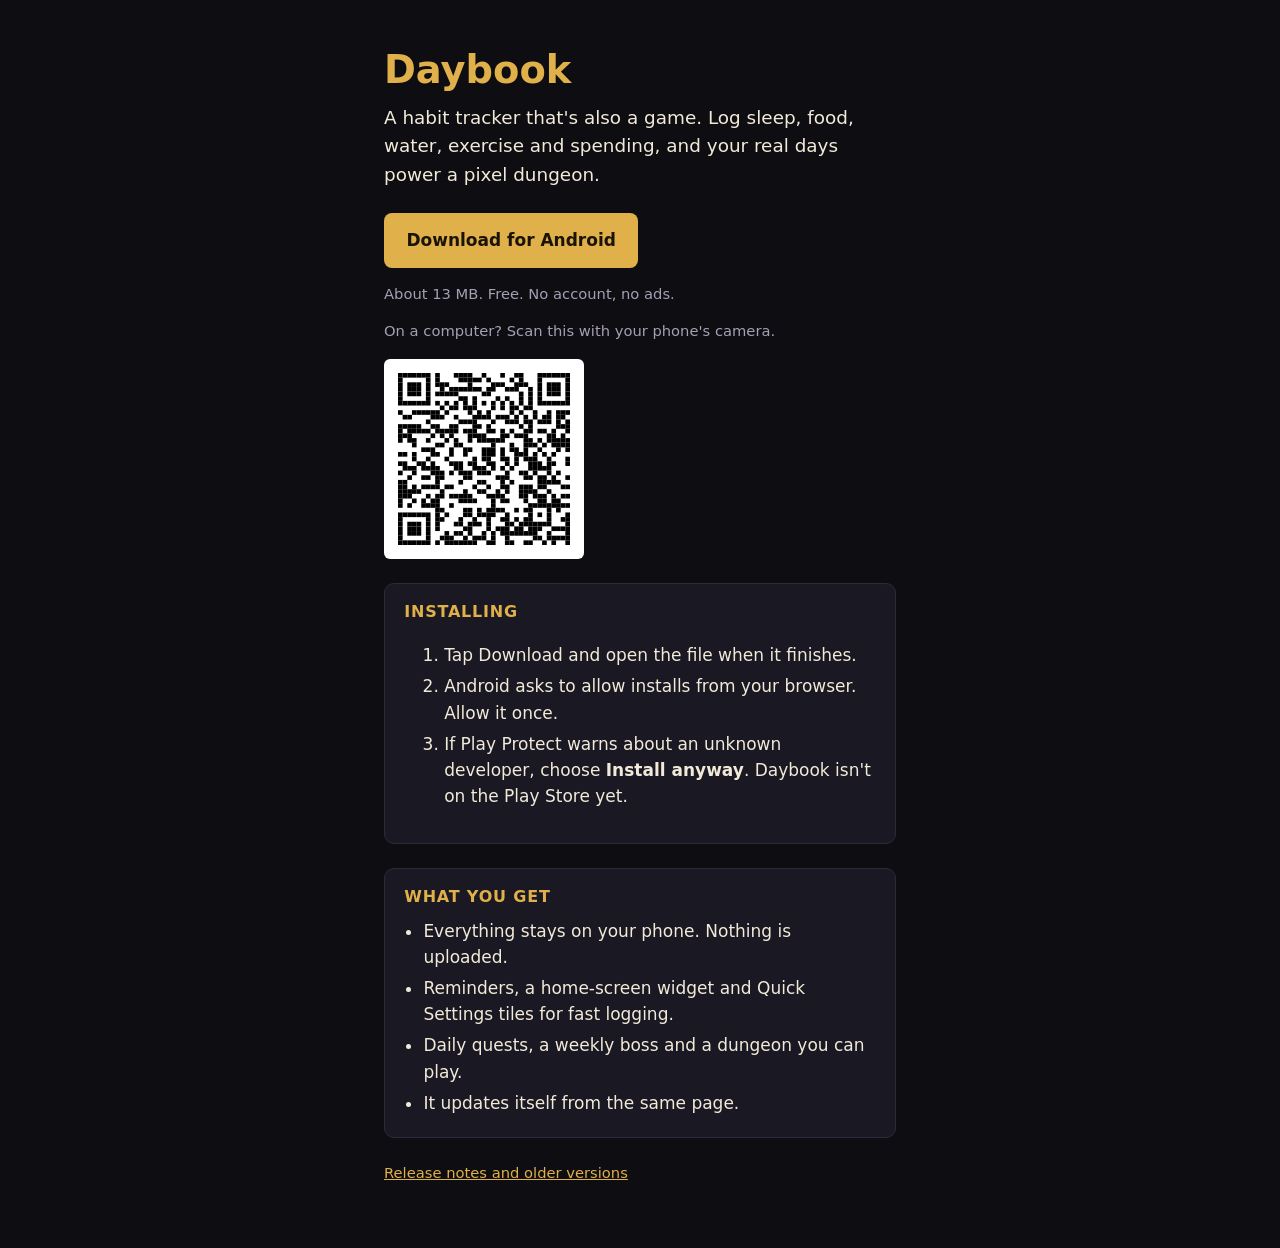
==== docs/index.html @ a61ae596 "Landing page" ====
<!doctype html>
<html lang="en">
<head>
<meta charset="utf-8">
<meta name="viewport" content="width=device-width, initial-scale=1">
<title>Daybook</title>
<meta name="description" content="A habit tracker that is also a game. Sleep, food, water, exercise and money, with a pixel dungeon your real days power. Free, offline, no account.">
<meta property="og:title" content="Daybook">
<meta property="og:description" content="Track your day. Power a pixel dungeon. Free, offline, no account.">
<style>
  :root { --bg:#0e0d12; --panel:#1a1822; --line:#2e2a3c; --ink:#f1ead8; --muted:#a69fb4; --gold:#e0b04a; }
  * { box-sizing: border-box; }
  body { margin:0; background:var(--bg); color:var(--ink); font:17px/1.55 system-ui, sans-serif; }
  main { max-width:34rem; margin:0 auto; padding:2.5rem 16px 3rem; }
  h1 { font-size:2.4rem; margin:0 0 .25rem; color:var(--gold); }
  p.lead { font-size:1.15rem; margin:0 0 1.5rem; }
  .btn { display:inline-block; background:var(--gold); color:#1b1405; font-weight:700; padding:.9rem 1.4rem; border-radius:8px; text-decoration:none; }
  .panel { background:var(--panel); border:1px solid var(--line); border-radius:10px; padding:1rem 1.2rem; margin:1.5rem 0; }
  .panel h2 { font-size:1rem; margin:0 0 .5rem; color:var(--gold); text-transform:uppercase; letter-spacing:.05em; }
  ul { padding-left:1.2rem; margin:.25rem 0; } li { margin:.3rem 0; }
  .muted { color:var(--muted); font-size:.92rem; }
  .qr { display:none; background:#fff; padding:14px; width:200px; border-radius:6px; margin-top:1rem; }
  .qr img { width:100%; display:block; }
  @media (hover:hover) and (pointer:fine) { .qr { display:block; } .desk { display:block !important; } }
  .desk { display:none; }
  a { color:var(--gold); }
</style>
</head>
<body>
<main>
  <h1>Daybook</h1>
  <p class="lead">A habit tracker that's also a game. Log sleep, food, water, exercise and spending, and your real days power a pixel dungeon.</p>

  <a class="btn" href="https://github.com/JosiahK28/daybook-releases/releases/latest/download/daybook.apk" id="dl">Download for Android</a>
  <p class="muted" id="note">About 13 MB. Free. No account, no ads.</p>
  <div class="desk muted">On a computer? Scan this with your phone's camera.</div>
  <div class="qr"><img src="qr.svg" alt="QR code for the Daybook download"></div>

  <div class="panel">
    <h2>Installing</h2>
    <ol>
      <li>Tap Download and open the file when it finishes.</li>
      <li>Android asks to allow installs from your browser. Allow it once.</li>
      <li>If Play Protect warns about an unknown developer, choose <b>Install anyway</b>. Daybook isn't on the Play Store yet.</li>
    </ol>
  </div>

  <div class="panel">
    <h2>What you get</h2>
    <ul>
      <li>Everything stays on your phone. Nothing is uploaded.</li>
      <li>Reminders, a home-screen widget and Quick Settings tiles for fast logging.</li>
      <li>Daily quests, a weekly boss and a dungeon you can play.</li>
      <li>It updates itself from the same page.</li>
    </ul>
  </div>

  <p class="muted" id="ios" hidden>Daybook is Android only for now.</p>
  <p class="muted"><a href="https://github.com/JosiahK28/daybook-releases">Release notes and older versions</a></p>
</main>
<script>
  if (/iPhone|iPad|iPod/.test(navigator.userAgent)) {
    document.getElementById('ios').hidden = false;
    document.getElementById('dl').style.display = 'none';
    document.getElementById('note').style.display = 'none';
  }
</script>
</body>
</html>
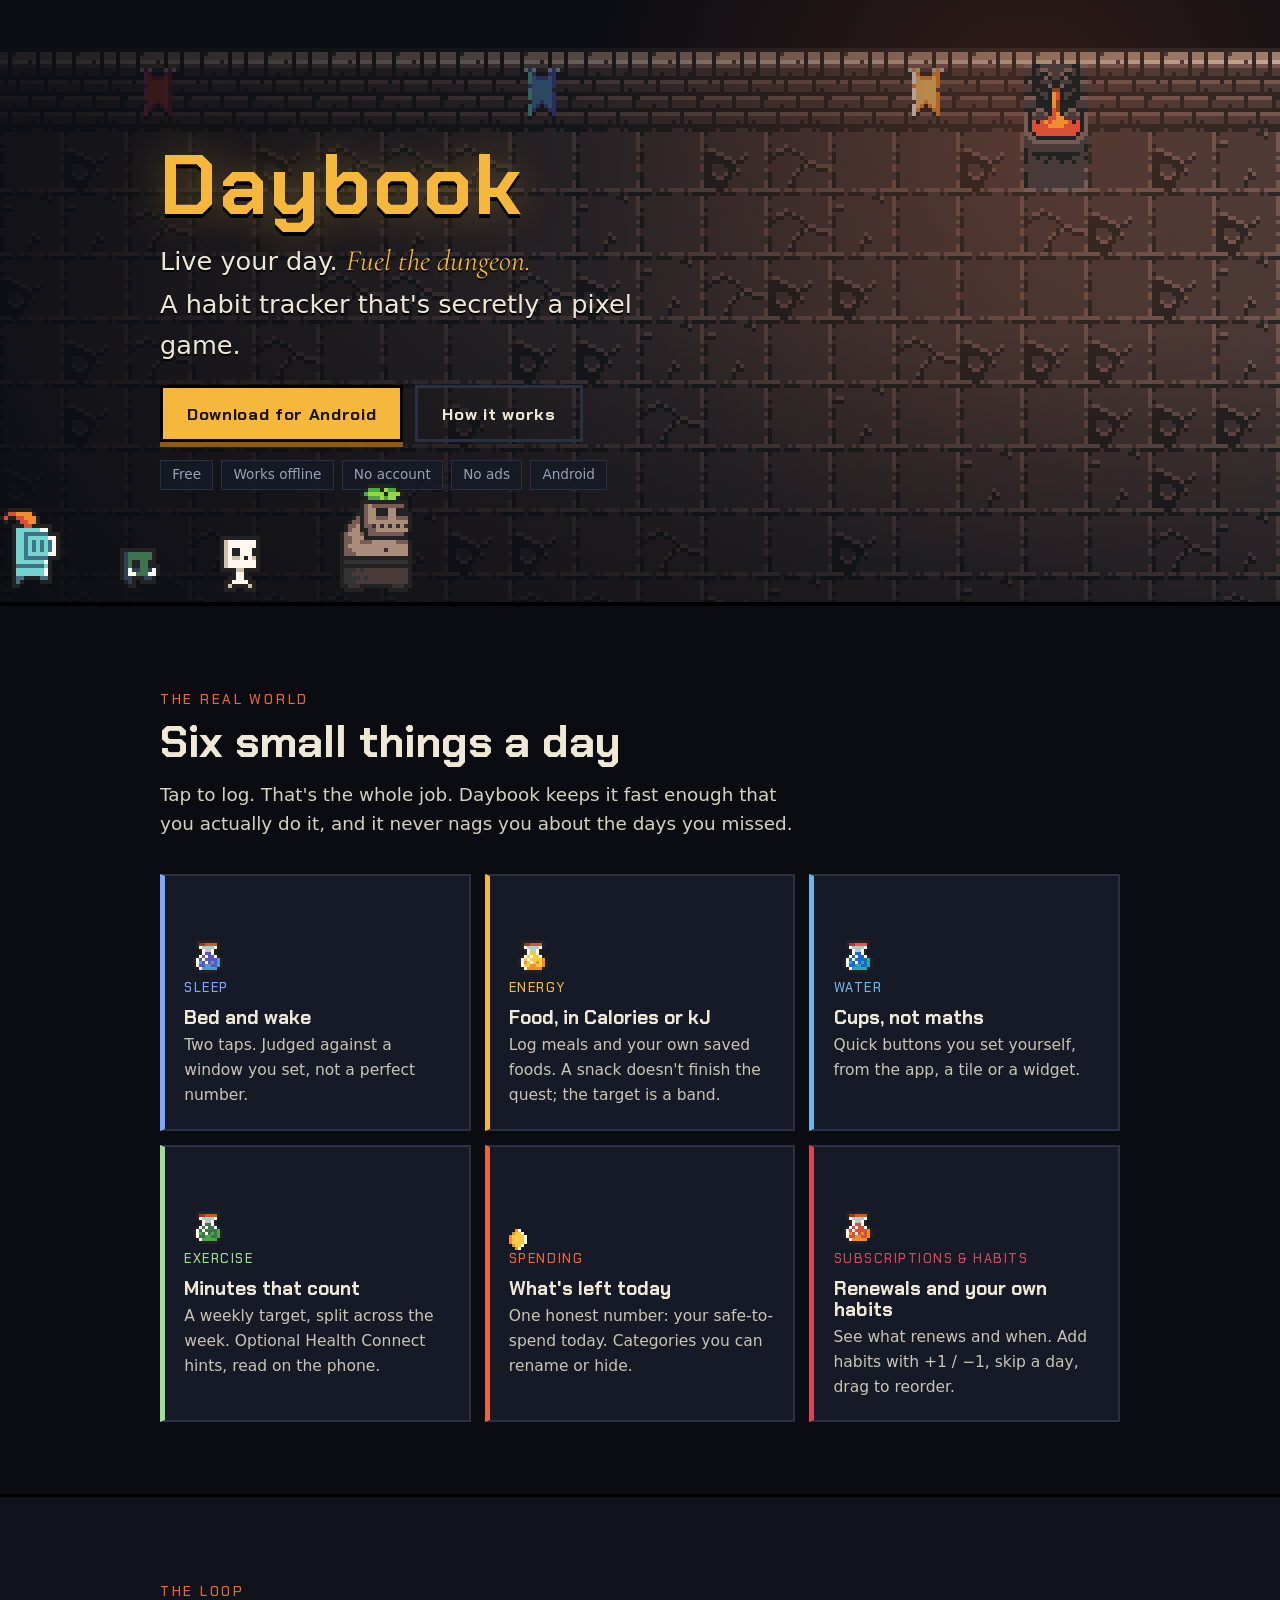
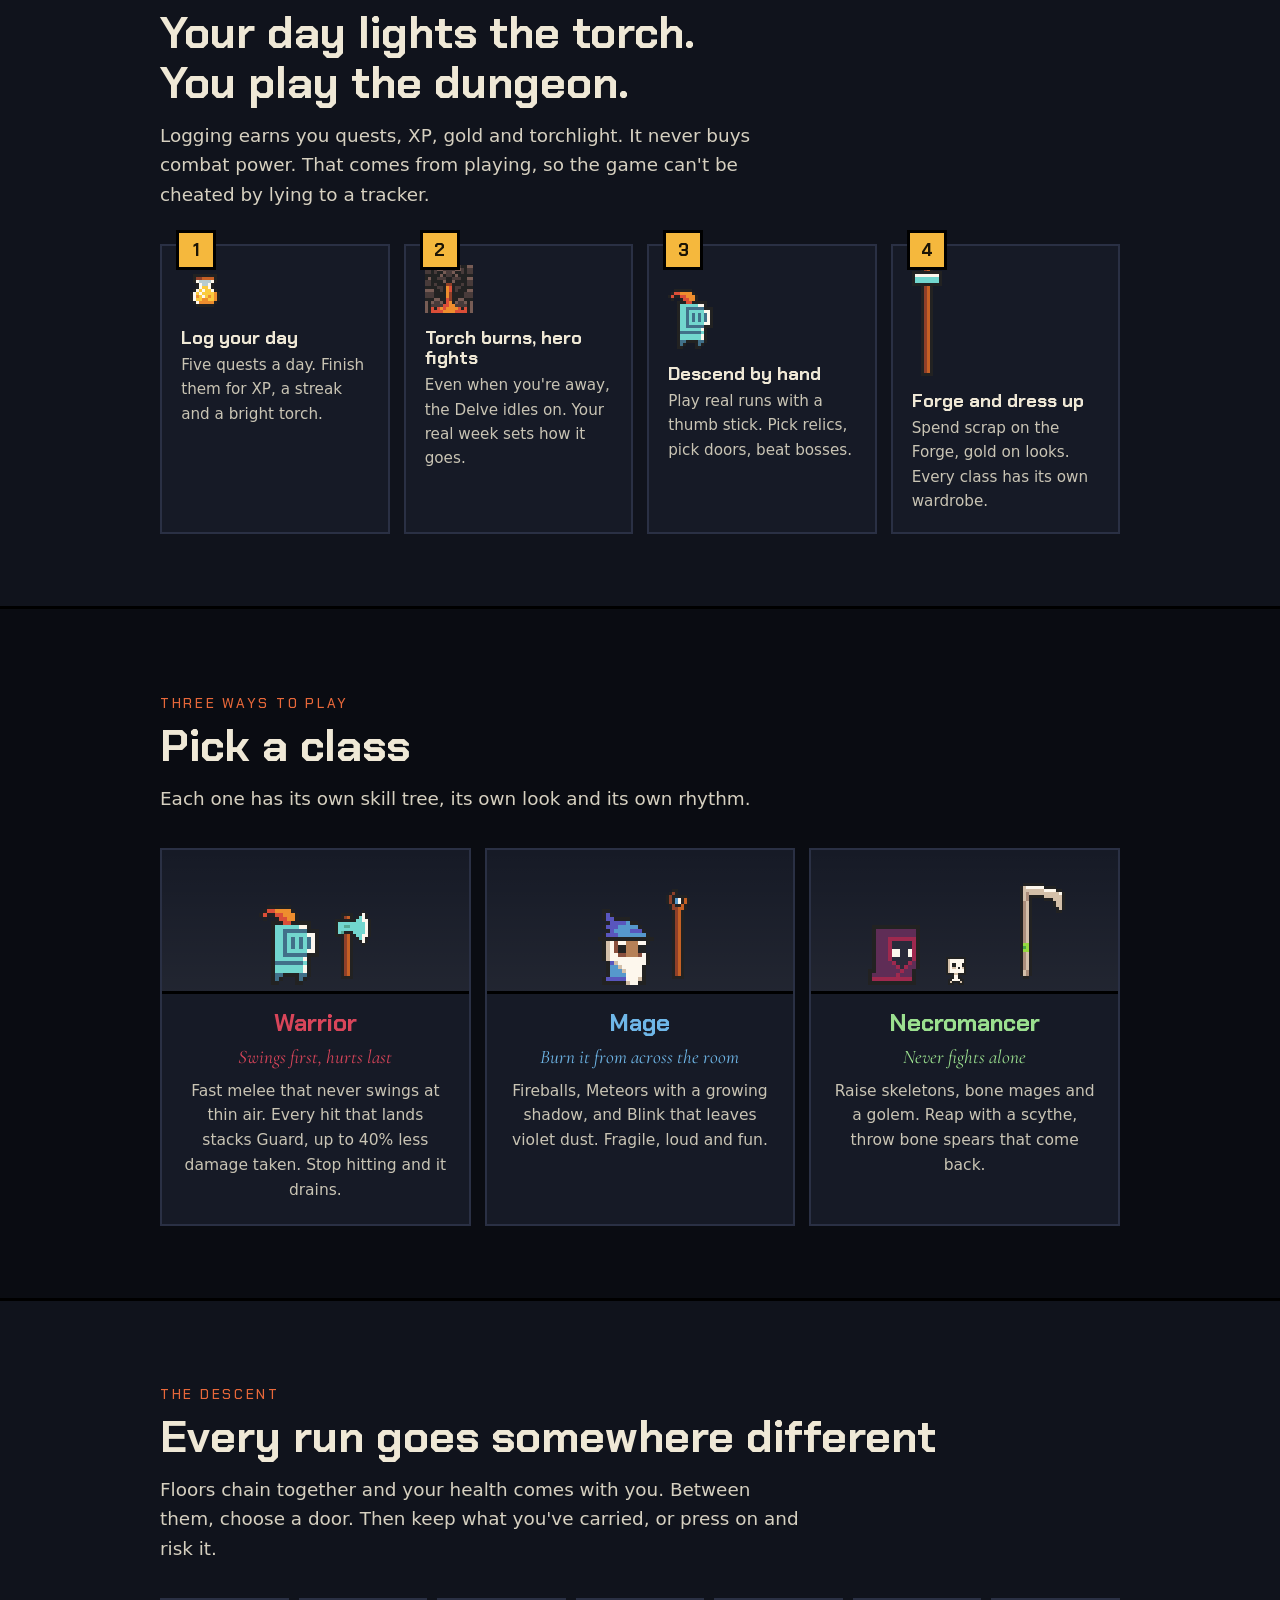
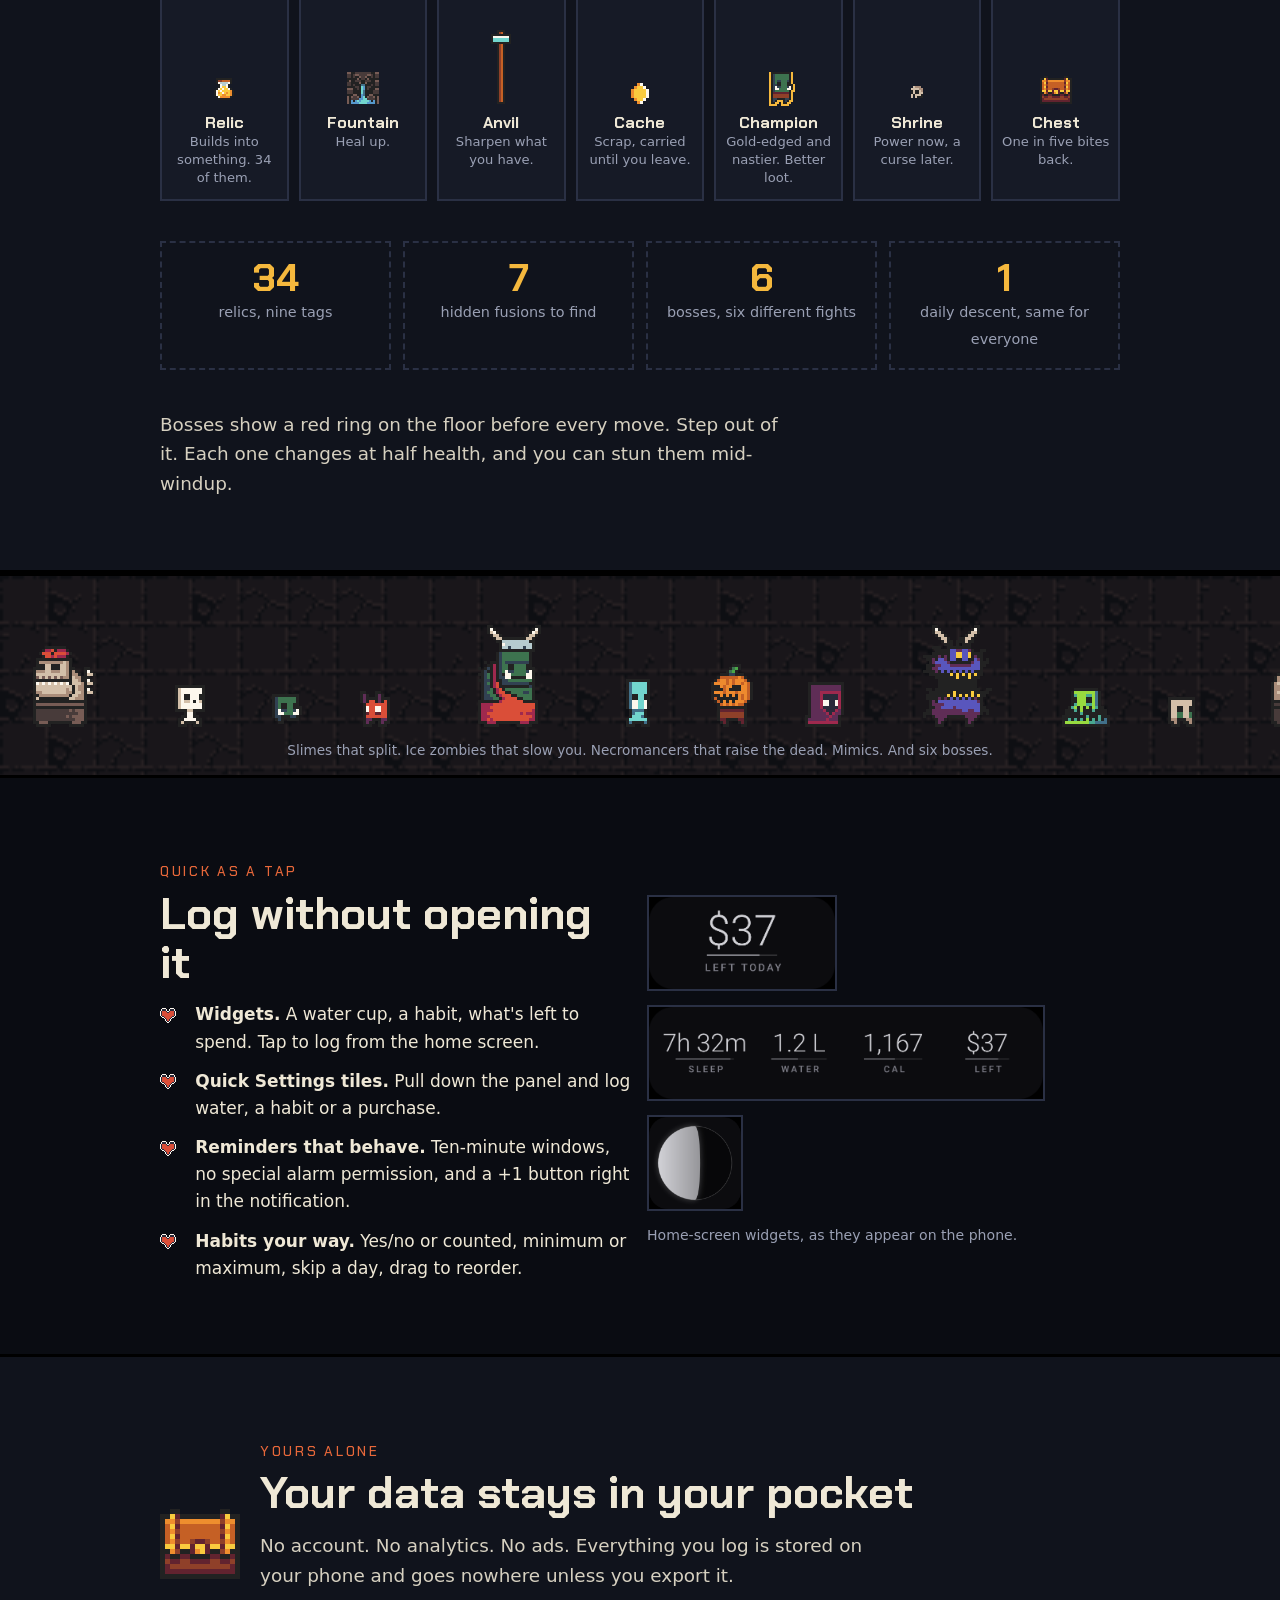
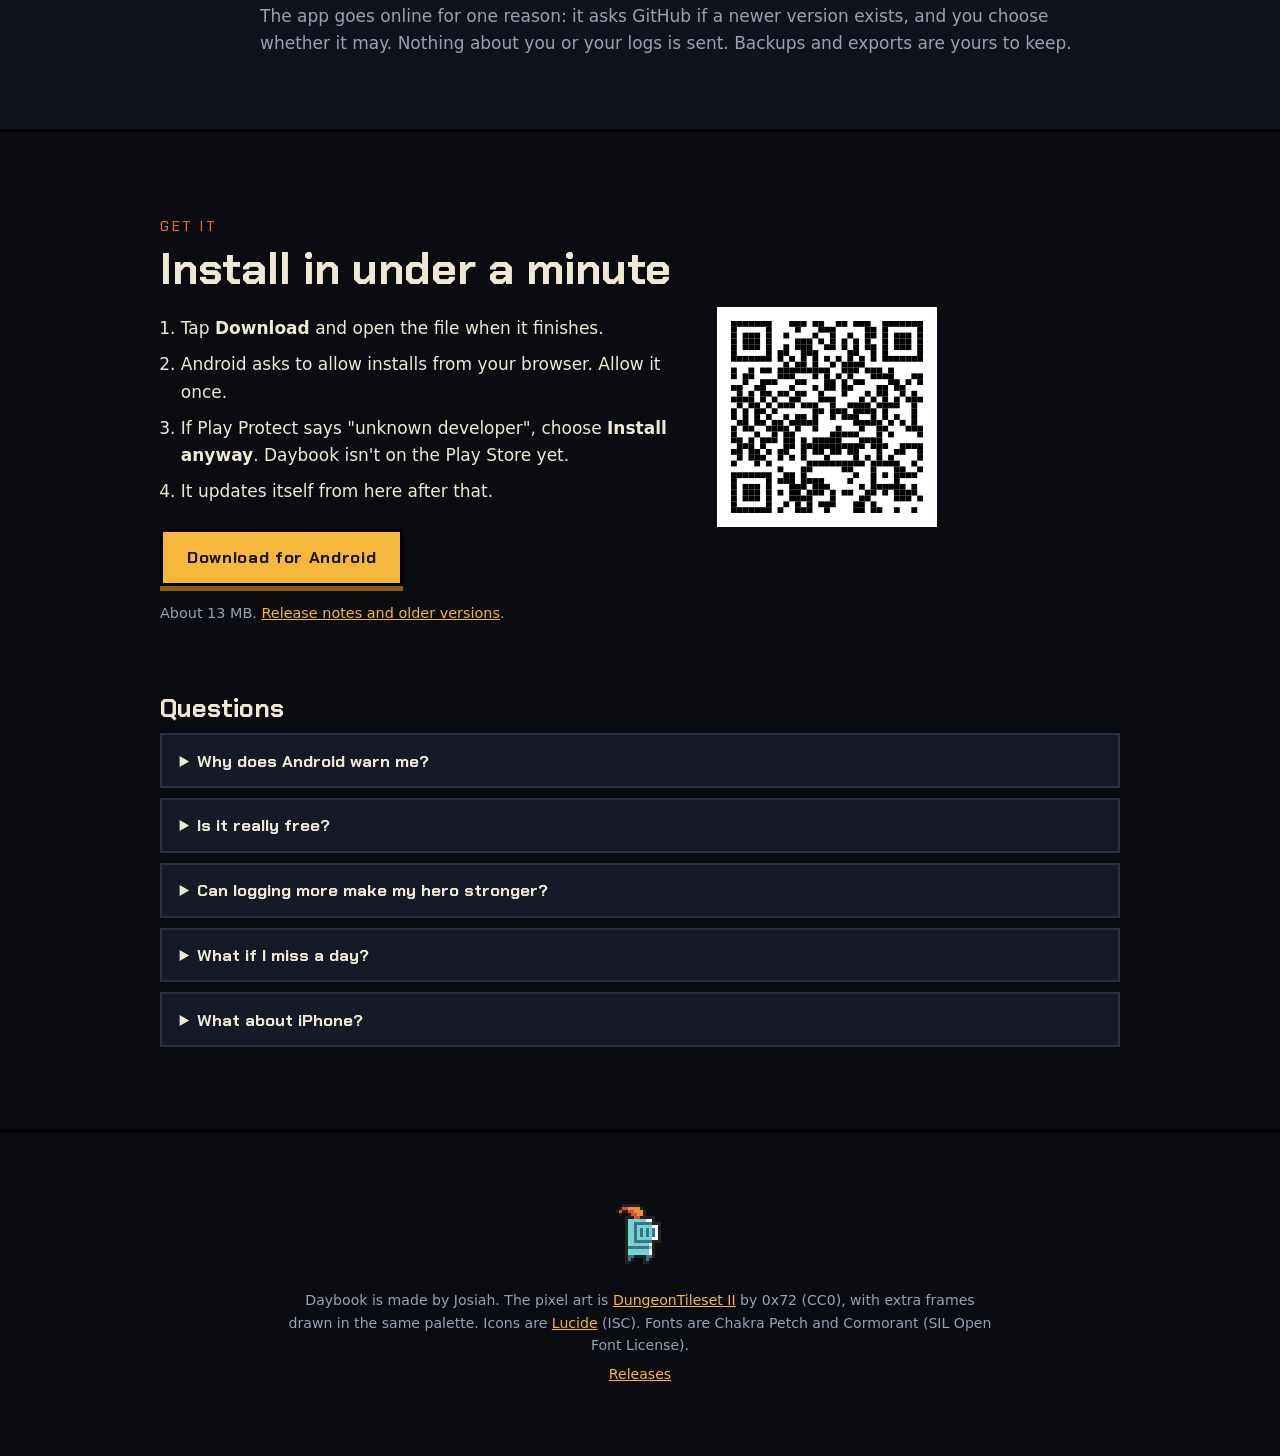
==== commit 19a016f4: "Landing page: full redesign with art from the app" ====
--- a/docs/index.html
+++ b/docs/index.html
@@ -3,67 +3,393 @@
 <head>
 <meta charset="utf-8">
 <meta name="viewport" content="width=device-width, initial-scale=1">
-<title>Daybook</title>
-<meta name="description" content="A habit tracker that is also a game. Sleep, food, water, exercise and money, with a pixel dungeon your real days power. Free, offline, no account.">
+<title>Daybook: a habit tracker that's a dungeon</title>
+<meta name="description" content="Log sleep, food, water, exercise and money. Your real days light the torch for a pixel dungeon you play. Free, offline, no account. Android.">
 <meta property="og:title" content="Daybook">
-<meta property="og:description" content="Track your day. Power a pixel dungeon. Free, offline, no account.">
+<meta property="og:description" content="Live your day. Fuel the dungeon. Free, offline, no account.">
+<meta property="og:image" content="https://josiahk28.github.io/daybook-releases/shots/og.png">
+<meta name="theme-color" content="#0a0c12">
+<link rel="icon" href="art/flask_big_red.png">
+<link rel="stylesheet" href="art.css">
 <style>
-  :root { --bg:#0e0d12; --panel:#1a1822; --line:#2e2a3c; --ink:#f1ead8; --muted:#a69fb4; --gold:#e0b04a; }
-  * { box-sizing: border-box; }
-  body { margin:0; background:var(--bg); color:var(--ink); font:17px/1.55 system-ui, sans-serif; }
-  main { max-width:34rem; margin:0 auto; padding:2.5rem 16px 3rem; }
-  h1 { font-size:2.4rem; margin:0 0 .25rem; color:var(--gold); }
-  p.lead { font-size:1.15rem; margin:0 0 1.5rem; }
-  .btn { display:inline-block; background:var(--gold); color:#1b1405; font-weight:700; padding:.9rem 1.4rem; border-radius:8px; text-decoration:none; }
-  .panel { background:var(--panel); border:1px solid var(--line); border-radius:10px; padding:1rem 1.2rem; margin:1.5rem 0; }
-  .panel h2 { font-size:1rem; margin:0 0 .5rem; color:var(--gold); text-transform:uppercase; letter-spacing:.05em; }
-  ul { padding-left:1.2rem; margin:.25rem 0; } li { margin:.3rem 0; }
-  .muted { color:var(--muted); font-size:.92rem; }
-  .qr { display:none; background:#fff; padding:14px; width:200px; border-radius:6px; margin-top:1rem; }
-  .qr img { width:100%; display:block; }
-  @media (hover:hover) and (pointer:fine) { .qr { display:block; } .desk { display:block !important; } }
-  .desk { display:none; }
+  @font-face { font-family:"Chakra Petch"; font-weight:700; src:url(fonts/chakra_petch_bold.ttf); font-display:swap; }
+  @font-face { font-family:"Chakra Petch"; font-weight:500; src:url(fonts/chakra_petch_medium.ttf); font-display:swap; }
+  @font-face { font-family:"Cormorant"; font-style:italic; src:url(fonts/cormorant_italic.ttf); font-display:swap; }
+
+  :root {
+    --bg:#0a0c12; --bg2:#10131c; --panel:#161a26; --line:#2a3044; --ink:#efe8d6; --muted:#9aa0b4;
+    --gold:#f5b83d; --ember:#e8683a; --frost:#6fb7e8; --bone:#9be08f; --blood:#d9455a;
+    --s:4; /* pixel scale for sprites */
+  }
+  @media (max-width:640px) { :root { --s:3; } }
+  * { box-sizing:border-box; }
+  html { scroll-behavior:smooth; }
+  body { margin:0; background:var(--bg); color:var(--ink); font:17px/1.6 system-ui, -apple-system, "Segoe UI", sans-serif; overflow-x:hidden; }
+  h1,h2,h3 { font-family:"Chakra Petch", system-ui, sans-serif; font-weight:700; line-height:1.1; margin:0; }
   a { color:var(--gold); }
+  .wrap { max-width:62rem; margin:0 auto; padding:0 16px; }
+  .quiet { color:var(--muted); }
+  .flavour { font-family:"Cormorant", Georgia, serif; font-style:italic; font-size:1.3em; color:var(--gold); }
+
+  /* Sprites cut from the app's atlas. Whole-pixel scaling, never smoothed. */
+  .spr { display:inline-block; flex:none; image-rendering:pixelated; background-repeat:no-repeat;
+    width:calc(var(--w) * var(--s) * 1px); height:calc(var(--h) * var(--s) * 1px);
+    background-size:calc(var(--n) * var(--w) * var(--s) * 1px) 100%;
+    animation:spr calc(var(--n) / var(--fps, 6) * 1s) steps(var(--n)) infinite; }
+  .spr.still { animation:none; }
+  .spr.flip { transform:scaleX(-1); }
+  @keyframes spr { to { background-position-x:calc(var(--n) * var(--w) * var(--s) * -1px); } }
+  .x2 { --s:2; } .x3 { --s:3; } .x5 { --s:5; } .x6 { --s:6; }
+  .champion { filter:drop-shadow(2px 0 0 var(--gold)) drop-shadow(-2px 0 0 var(--gold)) drop-shadow(0 2px 0 var(--gold)); }
+
+  /* Hero: the dungeon room from the app's own tiles, with a hero being chased along the floor. */
+  .hero { position:relative; min-height:calc(9 * 16 * var(--s) * 1px); background:#0a0c12 url(art/room.png) repeat-x 0 0 / auto calc(14 * 16 * var(--s) * 1px);
+    image-rendering:pixelated; overflow:hidden; border-bottom:4px solid #000; }
+  .hero::before { content:""; position:absolute; inset:0;
+    background:linear-gradient(to right, rgba(10,12,18,.88) 0%, rgba(10,12,18,.55) 45%, rgba(10,12,18,.1) 100%),
+               linear-gradient(to bottom, transparent 55%, rgba(10,12,18,.55)); }
+  .hero .wrap { position:relative; padding-top:calc(2 * 16 * var(--s) * 1px + 12px); padding-bottom:calc(var(--s) * 28px); }
+  .hero h1 { font-size:clamp(2.8rem, 9vw, 5.2rem); color:var(--gold); text-shadow:0 4px 0 #000, 0 0 40px rgba(245,184,61,.35); letter-spacing:.02em; }
+  .hero .tag { font-size:clamp(1.15rem, 3vw, 1.6rem); margin:.35rem 0 1.2rem; max-width:34rem; text-shadow:0 2px 0 #000; }
+  .cta { display:flex; flex-wrap:wrap; gap:12px; align-items:center; }
+  .btn { display:inline-block; background:var(--gold); color:#1b1405; font:700 1.05rem "Chakra Petch", sans-serif; letter-spacing:.04em;
+    padding:.9rem 1.5rem; text-decoration:none; border:3px solid #000; box-shadow:0 5px 0 #8a5d10; transition:transform .08s, box-shadow .08s; }
+  .btn:hover { transform:translateY(2px); box-shadow:0 3px 0 #8a5d10; }
+  .btn.ghost { background:transparent; color:var(--ink); border-color:var(--line); box-shadow:none; }
+  .chips { display:flex; flex-wrap:wrap; gap:8px; margin-top:1.1rem; }
+  .chip { background:rgba(22,26,38,.85); border:1px solid var(--line); padding:.2rem .7rem; font-size:.85rem; color:var(--muted); }
+  .lane { position:absolute; left:0; right:0; bottom:10px; height:calc(36 * var(--s) * 1px); pointer-events:none; }
+  .runner { position:absolute; bottom:0; left:0; display:flex; align-items:flex-end; gap:calc(var(--s) * 10px); animation:patrol 16s linear -7s infinite; }
+  @keyframes patrol { from { transform:translateX(-45vw); } to { transform:translateX(115vw); } }
+  .fountain { position:absolute; right:calc(16 * var(--s) * 1px * 3); top:calc(16 * var(--s) * 1px); }
+  .fountain.basin { top:calc(32 * var(--s) * 1px); }
+  @media (max-width:640px) { .fountain { display:none; } }
+  .torch-glow { position:absolute; inset:0; background:radial-gradient(circle at 80% 20%, rgba(232,104,58,.18), transparent 40%); animation:flick 3s ease-in-out infinite alternate; }
+  @keyframes flick { to { opacity:.55; } }
+
+  section { padding:4.5rem 0; position:relative; }
+  section.alt { background:var(--bg2); border-top:3px solid #000; border-bottom:3px solid #000; }
+  .kicker { font:500 .85rem "Chakra Petch", sans-serif; letter-spacing:.2em; text-transform:uppercase; color:var(--ember); margin-bottom:.6rem; }
+  h2 { font-size:clamp(1.8rem, 5vw, 2.8rem); margin-bottom:.8rem; }
+  .lead { font-size:1.15rem; max-width:40rem; color:#d6d0c0; margin:0 0 2.2rem; }
+
+  .grid { display:grid; gap:14px; }
+  .g3 { grid-template-columns:repeat(auto-fit, minmax(15.5rem, 1fr)); }
+  .g2 { grid-template-columns:repeat(auto-fit, minmax(19rem, 1fr)); }
+  .card { background:var(--panel); border:2px solid var(--line); padding:1.2rem 1.2rem 1.3rem; position:relative; }
+  .card h3 { font-size:1.2rem; margin:.7rem 0 .3rem; }
+  .card p { margin:0; color:#c9c4b4; font-size:.97rem; }
+  .card .art { height:calc(28 * 3px); display:flex; align-items:flex-end; gap:10px; }
+
+  .stat { border-left:5px solid var(--c, var(--gold)); }
+  .stat .tagline { font:500 .8rem "Chakra Petch"; letter-spacing:.12em; text-transform:uppercase; color:var(--c, var(--gold)); }
+
+  /* The loop */
+  .steps { counter-reset:step; display:grid; gap:14px; grid-template-columns:repeat(auto-fit, minmax(13rem, 1fr)); }
+  .step { background:var(--panel); border:2px solid var(--line); padding:1.2rem; position:relative; }
+  .step::before { counter-increment:step; content:counter(step); position:absolute; top:-16px; left:14px; background:var(--gold); color:#1b1405; font:700 1.1rem "Chakra Petch"; width:34px; height:34px; display:grid; place-items:center; border:3px solid #000; }
+  .step h3 { margin:.4rem 0 .3rem; font-size:1.15rem; }
+  .step p { margin:0; font-size:.95rem; color:#c9c4b4; }
+
+  /* Classes */
+  .klass { text-align:center; }
+  .klass .stage { height:calc(36 * var(--s) * 1px); display:flex; justify-content:center; align-items:flex-end; gap:12px; background:linear-gradient(to top, rgba(255,255,255,.05), transparent); border-bottom:3px solid #000; margin:-1.2rem -1.2rem 1rem; padding-bottom:6px; }
+  .klass h3 { font-size:1.5rem; }
+  .klass .role { font-family:"Cormorant", serif; font-style:italic; font-size:1.2rem; margin-bottom:.4rem; }
+  .klass.w { --c:var(--blood); } .klass.m { --c:var(--frost); } .klass.n { --c:var(--bone); }
+  .klass .role, .klass h3 { color:var(--c); }
+  .klass:hover .stage .spr:first-child { animation-duration:.5s; }
+
+  /* Doors */
+  .doors { display:grid; grid-template-columns:repeat(auto-fit, minmax(7rem, 1fr)); gap:10px; margin:0 0 2.5rem; }
+  .door { background:var(--panel); border:2px solid var(--line); text-align:center; padding:1rem .5rem .8rem; }
+  .door .spr { margin-bottom:.5rem; }
+  .door b { display:block; font:700 1rem "Chakra Petch"; }
+  .door small { color:var(--muted); font-size:.82rem; display:block; line-height:1.35; }
+  .door .ico { height:calc(24 * var(--s) * 1px); display:flex; align-items:flex-end; justify-content:center; }
+
+  .facts { display:grid; grid-template-columns:repeat(auto-fit, minmax(10rem, 1fr)); gap:12px; margin-bottom:2.5rem; }
+  .fact { text-align:center; padding:1rem; border:2px dashed var(--line); }
+  .fact b { display:block; font:700 2.4rem "Chakra Petch"; color:var(--gold); line-height:1; }
+  .fact span { color:var(--muted); font-size:.9rem; }
+
+  /* Bestiary marquee */
+  .bestiary { overflow:hidden; border-top:3px solid #000; border-bottom:3px solid #000; background:#07090e url(art/room.png) repeat-x 0 -96px / auto calc(14 * 16 * 3px); padding:1.2rem 0 .2rem; position:relative; }
+  .bestiary::before { content:""; position:absolute; inset:0; background:rgba(7,9,14,.72); }
+  .belt { display:flex; align-items:flex-end; gap:46px; width:max-content; animation:belt 60s linear infinite; position:relative; }
+  .belt .spr { --s:3; }
+  .belt .big { --s:3; }
+  @keyframes belt { to { transform:translateX(-50%); } }
+  .bestiary:hover .belt { animation-play-state:paused; }
+  .caption { text-align:center; position:relative; margin:.8rem 0 .6rem; font-size:.85rem; color:var(--muted); }
+
+  /* Everyday tools */
+  .shots { display:flex; flex-wrap:wrap; gap:14px; align-items:center; margin-top:1.5rem; }
+  .shots img { height:96px; border:2px solid var(--line); background:#000; }
+  .bullets { list-style:none; padding:0; margin:0; display:grid; gap:12px; }
+  .bullets li { padding-left:2.2rem; position:relative; }
+  .bullets li::before { content:""; position:absolute; left:0; top:.35em; width:16px; height:16px; background:url(art/ui_heart_full.png) no-repeat center / contain; image-rendering:pixelated; }
+  .bullets b { color:var(--ink); }
+
+  /* Privacy */
+  .vault { display:grid; gap:20px; grid-template-columns:auto 1fr; align-items:center; }
+  @media (max-width:640px) { .vault { grid-template-columns:1fr; } }
+
+  /* Install */
+  .install { display:grid; gap:2rem; grid-template-columns:1.3fr 1fr; align-items:start; }
+  @media (max-width:760px) { .install { grid-template-columns:1fr; } }
+  ol.how { padding-left:1.3rem; margin:0 0 1.5rem; } ol.how li { margin:.55rem 0; }
+  .qrbox { background:#fff; padding:14px; width:220px; display:none; }
+  .qrbox img { width:100%; display:block; }
+  @media (hover:hover) and (pointer:fine) { .qrbox, .qrcap { display:block; } }
+  .qrcap { display:none; font-size:.9rem; color:var(--muted); margin-top:.6rem; max-width:220px; }
+  details { background:var(--panel); border:2px solid var(--line); padding:.9rem 1.1rem; margin:10px 0; }
+  summary { cursor:pointer; font:700 1.05rem "Chakra Petch"; }
+  details p { margin:.6rem 0 0; color:#c9c4b4; }
+
+  footer { padding:3rem 0 4rem; border-top:3px solid #000; color:var(--muted); font-size:.88rem; text-align:center; }
+  footer .spr { margin-bottom:12px; }
+  footer p { max-width:44rem; margin:.4rem auto; }
+
+  .ios-note { display:none; }
+  .is-ios .ios-note { display:block; } .is-ios .dl { display:none; }
+
+  /* Fade-in as sections scroll into view (only when JS runs). */
+  .js .rise { opacity:0; transform:translateY(18px); transition:opacity .6s, transform .6s; }
+  .js .rise.in { opacity:1; transform:none; }
+
+  @media (prefers-reduced-motion: reduce) {
+    .spr, .runner, .belt, .torch-glow { animation:none !important; }
+    .runner { transform:translateX(30vw); }
+    .js .rise { opacity:1; transform:none; transition:none; }
+    html { scroll-behavior:auto; }
+  }
 </style>
 </head>
 <body>
-<main>
-  <h1>Daybook</h1>
-  <p class="lead">A habit tracker that's also a game. Log sleep, food, water, exercise and spending, and your real days power a pixel dungeon.</p>
-
-  <a class="btn" href="https://github.com/JosiahK28/daybook-releases/releases/latest/download/daybook.apk" id="dl">Download for Android</a>
-  <p class="muted" id="note">About 13 MB. Free. No account, no ads.</p>
-  <div class="desk muted">On a computer? Scan this with your phone's camera.</div>
-  <div class="qr"><img src="qr.svg" alt="QR code for the Daybook download"></div>
-
-  <div class="panel">
-    <h2>Installing</h2>
-    <ol>
-      <li>Tap Download and open the file when it finishes.</li>
-      <li>Android asks to allow installs from your browser. Allow it once.</li>
-      <li>If Play Protect warns about an unknown developer, choose <b>Install anyway</b>. Daybook isn't on the Play Store yet.</li>
-    </ol>
-  </div>
-
-  <div class="panel">
-    <h2>What you get</h2>
-    <ul>
-      <li>Everything stays on your phone. Nothing is uploaded.</li>
-      <li>Reminders, a home-screen widget and Quick Settings tiles for fast logging.</li>
-      <li>Daily quests, a weekly boss and a dungeon you can play.</li>
-      <li>It updates itself from the same page.</li>
-    </ul>
-  </div>
-
-  <p class="muted" id="ios" hidden>Daybook is Android only for now.</p>
-  <p class="muted"><a href="https://github.com/JosiahK28/daybook-releases">Release notes and older versions</a></p>
-</main>
+
+<header class="hero">
+  <div class="torch-glow"></div>
+  <span class="spr s-wall_fountain_mid_red_anim fountain" style="--fps:5"></span>
+  <span class="spr s-wall_fountain_basin_red_anim fountain basin" style="--fps:5"></span>
+  <div class="wrap">
+    <h1>Daybook</h1>
+    <p class="tag">Live your day. <span class="flavour" style="font-size:1.15em">Fuel the dungeon.</span><br>A habit tracker that's secretly a pixel game.</p>
+    <div class="cta">
+      <a class="btn dl" id="dl" href="https://github.com/JosiahK28/daybook-releases/releases/latest/download/daybook.apk">Download for Android</a>
+      <a class="btn ghost" href="#how">How it works</a>
+    </div>
+    <div class="chips">
+      <span class="chip">Free</span><span class="chip">Works offline</span><span class="chip">No account</span><span class="chip">No ads</span><span class="chip" id="ver">Android</span>
+    </div>
+    <p class="ios-note quiet">Daybook is Android only for now. Open this page on an Android phone to install it.</p>
+  </div>
+  <div class="lane" aria-hidden="true">
+    <div class="runner">
+      <span class="spr s-knight_m_run_anim" style="--fps:10"></span>
+      <span class="spr s-goblin_run_anim" style="--fps:10"></span>
+      <span class="spr s-skelet_idle_anim" style="--fps:8"></span>
+      <span class="spr s-big_zombie_idle_anim" style="--fps:7"></span>
+    </div>
+  </div>
+</header>
+
+<section id="six">
+  <div class="wrap">
+    <p class="kicker rise">The real world</p>
+    <h2 class="rise">Six small things a day</h2>
+    <p class="lead rise">Tap to log. That's the whole job. Daybook keeps it fast enough that you actually do it, and it never nags you about the days you missed.</p>
+    <div class="grid g3">
+      <div class="card stat rise" style="--c:#7aa7ff"><div class="art"><span class="spr x3 still s-flask_big_blue"></span></div><p class="tagline">Sleep</p><h3>Bed and wake</h3><p>Two taps. Judged against a window you set, not a perfect number.</p></div>
+      <div class="card stat rise" style="--c:#f5b83d"><div class="art"><span class="spr x3 still s-flask_big_yellow"></span></div><p class="tagline">Energy</p><h3>Food, in Calories or kJ</h3><p>Log meals and your own saved foods. A snack doesn't finish the quest; the target is a band.</p></div>
+      <div class="card stat rise" style="--c:#6fb7e8"><div class="art"><span class="spr x3 still s-flask_big_blue" style="filter:hue-rotate(-30deg) saturate(1.3)"></span></div><p class="tagline">Water</p><h3>Cups, not maths</h3><p>Quick buttons you set yourself, from the app, a tile or a widget.</p></div>
+      <div class="card stat rise" style="--c:#9be08f"><div class="art"><span class="spr x3 still s-flask_big_green"></span></div><p class="tagline">Exercise</p><h3>Minutes that count</h3><p>A weekly target, split across the week. Optional Health Connect hints, read on the phone.</p></div>
+      <div class="card stat rise" style="--c:#e8683a"><div class="art"><span class="spr x3 s-coin_anim" style="--fps:8"></span></div><p class="tagline">Spending</p><h3>What's left today</h3><p>One honest number: your safe-to-spend today. Categories you can rename or hide.</p></div>
+      <div class="card stat rise" style="--c:#d9455a"><div class="art"><span class="spr x3 still s-flask_big_red"></span></div><p class="tagline">Subscriptions &amp; habits</p><h3>Renewals and your own habits</h3><p>See what renews and when. Add habits with +1 / −1, skip a day, drag to reorder.</p></div>
+    </div>
+  </div>
+</section>
+
+<section class="alt" id="how">
+  <div class="wrap">
+    <p class="kicker rise">The loop</p>
+    <h2 class="rise">Your day lights the torch.<br>You play the dungeon.</h2>
+    <p class="lead rise">Logging earns you quests, XP, gold and torchlight. It never buys combat power. That comes from playing, so the game can't be cheated by lying to a tracker.</p>
+    <div class="steps">
+      <div class="step rise"><div class="art"><span class="spr x3 still s-flask_big_yellow"></span></div><h3>Log your day</h3><p>Five quests a day. Finish them for XP, a streak and a bright torch.</p></div>
+      <div class="step rise"><div class="art"><span class="spr x3 s-wall_fountain_mid_red_anim"></span></div><h3>Torch burns, hero fights</h3><p>Even when you're away, the Delve idles on. Your real week sets how it goes.</p></div>
+      <div class="step rise"><div class="art"><span class="spr x3 s-knight_m_idle_anim"></span></div><h3>Descend by hand</h3><p>Play real runs with a thumb stick. Pick relics, pick doors, beat bosses.</p></div>
+      <div class="step rise"><div class="art"><span class="spr x3 still s-weapon_big_hammer"></span></div><h3>Forge and dress up</h3><p>Spend scrap on the Forge, gold on looks. Every class has its own wardrobe.</p></div>
+    </div>
+  </div>
+</section>
+
+<section id="classes">
+  <div class="wrap">
+    <p class="kicker rise">Three ways to play</p>
+    <h2 class="rise">Pick a class</h2>
+    <p class="lead rise">Each one has its own skill tree, its own look and its own rhythm.</p>
+    <div class="grid g3">
+      <div class="card klass w rise">
+        <div class="stage"><span class="spr s-knight_m_idle_anim" style="--fps:5"></span><span class="spr x3 still s-weapon_waraxe" style="margin-bottom:6px"></span></div>
+        <h3>Warrior</h3><div class="role">Swings first, hurts last</div>
+        <p>Fast melee that never swings at thin air. Every hit that lands stacks Guard, up to 40% less damage taken. Stop hitting and it drains.</p>
+      </div>
+      <div class="card klass m rise">
+        <div class="stage"><span class="spr s-wizzard_m_idle_anim" style="--fps:5"></span><span class="spr x3 still s-weapon_frost_staff" style="margin-bottom:6px"></span></div>
+        <h3>Mage</h3><div class="role">Burn it from across the room</div>
+        <p>Fireballs, Meteors with a growing shadow, and Blink that leaves violet dust. Fragile, loud and fun.</p>
+      </div>
+      <div class="card klass n rise">
+        <div class="stage"><span class="spr s-necromancer_anim" style="--fps:5"></span><span class="spr x2 s-skelet_idle_anim" style="--fps:6"></span><span class="spr x3 still s-weapon_bone_scythe" style="margin-bottom:6px"></span></div>
+        <h3>Necromancer</h3><div class="role">Never fights alone</div>
+        <p>Raise skeletons, bone mages and a golem. Reap with a scythe, throw bone spears that come back.</p>
+      </div>
+    </div>
+  </div>
+</section>
+
+<section class="alt" id="descent">
+  <div class="wrap">
+    <p class="kicker rise">The Descent</p>
+    <h2 class="rise">Every run goes somewhere different</h2>
+    <p class="lead rise">Floors chain together and your health comes with you. Between them, choose a door. Then keep what you've carried, or press on and risk it.</p>
+    <div class="doors">
+      <div class="door rise"><div class="ico"><span class="spr x2 still s-flask_big_yellow"></span></div><b>Relic</b><small>Builds into something. 34 of them.</small></div>
+      <div class="door rise"><div class="ico"><span class="spr x2 s-wall_fountain_mid_blue_anim"></span></div><b>Fountain</b><small>Heal up.</small></div>
+      <div class="door rise"><div class="ico"><span class="spr x2 still s-weapon_big_hammer"></span></div><b>Anvil</b><small>Sharpen what you have.</small></div>
+      <div class="door rise"><div class="ico"><span class="spr x3 s-coin_anim"></span></div><b>Cache</b><small>Scrap, carried until you leave.</small></div>
+      <div class="door rise"><div class="ico"><span class="spr x2 champion s-orc_warrior_idle_anim"></span></div><b>Champion</b><small>Gold-edged and nastier. Better loot.</small></div>
+      <div class="door rise"><div class="ico"><span class="spr x2 still s-skull"></span></div><b>Shrine</b><small>Power now, a curse later.</small></div>
+      <div class="door rise"><div class="ico"><span class="spr x2 s-chest_full_open_anim" style="--fps:2"></span></div><b>Chest</b><small>One in five bites back.</small></div>
+    </div>
+    <div class="facts">
+      <div class="fact rise"><b>34</b><span>relics, nine tags</span></div>
+      <div class="fact rise"><b>7</b><span>hidden fusions to find</span></div>
+      <div class="fact rise"><b>6</b><span>bosses, six different fights</span></div>
+      <div class="fact rise"><b>1</b><span>daily descent, same for everyone</span></div>
+    </div>
+    <p class="lead rise" style="margin:0">Bosses show a red ring on the floor before every move. Step out of it. Each one changes at half health, and you can stun them mid-windup.</p>
+  </div>
+</section>
+
+<div class="bestiary" aria-label="Some of the monsters you'll meet">
+  <div class="belt" aria-hidden="true">
+    <!-- The row is listed twice so the loop has no seam. -->
+    <script>
+      (function () {
+        var row = [
+          ["boss_rotjaw_idle_anim","big"],["skelet_idle_anim"],["goblin_run_anim"],["imp_idle_anim"],["boss_gorrak_idle_anim","big"],
+          ["ice_zombie_anim"],["pumpkin_dude_idle_anim"],["necromancer_anim"],["boss_vexmaw_idle_anim","big"],["swampy_anim"],["tiny_zombie_idle_anim"],
+          ["bone_golem_idle_anim","big"],["chort_idle_anim"],["boss_ember_duke_idle_anim","big"],["orc_shaman_idle_anim"],["chest_mimic_open_anim"],
+          ["boss_ironhide_idle_anim","big"],["muddy_anim"],["masked_orc_idle_anim"],["boss_mirebelly_idle_anim","big"],["slug_anim"]
+        ];
+        var html = "";
+        for (var k = 0; k < 2; k++) row.forEach(function (r, i) {
+          html += '<span class="spr s-' + r[0] + (r[1] ? ' big' : '') + (i % 3 ? '' : ' flip') + '" style="--fps:' + (5 + (i % 3)) + '"></span>';
+        });
+        document.currentScript.insertAdjacentHTML("afterend", html);
+      })();
+    </script>
+  </div>
+  <p class="caption">Slimes that split. Ice zombies that slow you. Necromancers that raise the dead. Mimics. And six bosses.</p>
+</div>
+
+<section id="quick">
+  <div class="wrap">
+    <div class="grid g2" style="align-items:center">
+      <div>
+        <p class="kicker rise">Quick as a tap</p>
+        <h2 class="rise">Log without opening it</h2>
+        <ul class="bullets rise">
+          <li><b>Widgets.</b> A water cup, a habit, what's left to spend. Tap to log from the home screen.</li>
+          <li><b>Quick Settings tiles.</b> Pull down the panel and log water, a habit or a purchase.</li>
+          <li><b>Reminders that behave.</b> Ten-minute windows, no special alarm permission, and a +1 button right in the notification.</li>
+          <li><b>Habits your way.</b> Yes/no or counted, minimum or maximum, skip a day, drag to reorder.</li>
+        </ul>
+      </div>
+      <div class="rise">
+        <div class="shots">
+          <img src="shots/widget_tally.png" alt="Widget showing $37 left today" height="96">
+          <img src="shots/widget_readout.png" alt="Readout widget" height="96">
+          <img src="shots/widget_phase.png" alt="Phase widget" height="96">
+        </div>
+        <p class="quiet" style="font-size:.88rem;margin-top:.8rem">Home-screen widgets, as they appear on the phone.</p>
+      </div>
+    </div>
+  </div>
+</section>
+
+<section class="alt" id="privacy">
+  <div class="wrap vault">
+    <div class="rise"><span class="spr x5 still s-chest_full_open_anim"></span></div>
+    <div class="rise">
+      <p class="kicker">Yours alone</p>
+      <h2>Your data stays in your pocket</h2>
+      <p class="lead" style="margin-bottom:.8rem">No account. No analytics. No ads. Everything you log is stored on your phone and goes nowhere unless you export it.</p>
+      <p class="quiet" style="margin:0">The app goes online for one reason: it asks GitHub if a newer version exists, and you choose whether it may. Nothing about you or your logs is sent. Backups and exports are yours to keep.</p>
+    </div>
+  </div>
+</section>
+
+<section id="get">
+  <div class="wrap">
+    <p class="kicker rise">Get it</p>
+    <h2 class="rise">Install in under a minute</h2>
+    <div class="install">
+      <div class="rise">
+        <ol class="how">
+          <li>Tap <b>Download</b> and open the file when it finishes.</li>
+          <li>Android asks to allow installs from your browser. Allow it once.</li>
+          <li>If Play Protect says "unknown developer", choose <b>Install anyway</b>. Daybook isn't on the Play Store yet.</li>
+          <li>It updates itself from here after that.</li>
+        </ol>
+        <a class="btn dl" href="https://github.com/JosiahK28/daybook-releases/releases/latest/download/daybook.apk">Download for Android</a>
+        <p class="ios-note quiet">Daybook is Android only for now.</p>
+        <p class="quiet" style="font-size:.9rem;margin-top:1rem">About 13 MB. <a href="https://github.com/JosiahK28/daybook-releases/releases">Release notes and older versions</a>.</p>
+      </div>
+      <div class="rise">
+        <div class="qrbox"><img src="qr.svg" alt="QR code for this page"></div>
+        <p class="qrcap">On a computer? Scan this with your phone's camera to open this page there.</p>
+      </div>
+    </div>
+
+    <h2 style="font-size:1.6rem;margin:3.5rem 0 .6rem" class="rise">Questions</h2>
+    <details class="rise"><summary>Why does Android warn me?</summary><p>Daybook isn't on the Play Store, so Android and Play Protect treat it as an app from outside. The file is signed with the same key for every release, and every update is checked against it before installing.</p></details>
+    <details class="rise"><summary>Is it really free?</summary><p>Yes. No purchases, no ads, no subscription. It's a personal project that friends can use.</p></details>
+    <details class="rise"><summary>Can logging more make my hero stronger?</summary><p>No. Logging fuels torchlight, gold and looks. Combat power comes from playing runs, so the game stays fair and you can't cheat a tracker for it.</p></details>
+    <details class="rise"><summary>What if I miss a day?</summary><p>There's a rest week, honest "started" and "done" quest states, and no shaming. Missed days are just missed days.</p></details>
+    <details class="rise"><summary>What about iPhone?</summary><p>Not yet. Daybook is Android only for now.</p></details>
+  </div>
+</section>
+
+<footer>
+  <div class="wrap">
+    <span class="spr x3 s-knight_m_idle_anim"></span>
+    <p>Daybook is made by Josiah. The pixel art is <a href="https://0x72.itch.io/dungeontileset-ii">DungeonTileset II</a> by 0x72 (CC0), with extra frames drawn in the same palette. Icons are <a href="https://lucide.dev">Lucide</a> (ISC). Fonts are Chakra Petch and Cormorant (SIL Open Font License).</p>
+    <p><a href="https://github.com/JosiahK28/daybook-releases/releases">Releases</a></p>
+  </div>
+</footer>
+
 <script>
-  if (/iPhone|iPad|iPod/.test(navigator.userAgent)) {
-    document.getElementById('ios').hidden = false;
-    document.getElementById('dl').style.display = 'none';
-    document.getElementById('note').style.display = 'none';
-  }
+  var root = document.documentElement;
+  root.classList.add("js");
+  if (/iPhone|iPad|iPod/.test(navigator.userAgent)) root.classList.add("is-ios");
+
+  // Fade sections in as they scroll into view.
+  var items = document.querySelectorAll(".rise");
+  if ("IntersectionObserver" in window) {
+    var io = new IntersectionObserver(function (es) {
+      es.forEach(function (e) { if (e.isIntersecting) { e.target.classList.add("in"); io.unobserve(e.target); } });
+    }, { threshold: .12 });
+    items.forEach(function (el, i) { el.style.transitionDelay = (i % 4) * 60 + "ms"; io.observe(el); });
+  } else items.forEach(function (el) { el.classList.add("in"); });
+
+  // Show the latest version on the page. If GitHub can't be reached, the chip just says Android.
+  fetch("https://api.github.com/repos/JosiahK28/daybook-releases/releases/latest")
+    .then(function (r) { return r.ok ? r.json() : null; })
+    .then(function (j) { if (j && j.tag_name) document.getElementById("ver").textContent = "Android · " + j.tag_name; })
+    .catch(function () {});
 </script>
 </body>
 </html>
--- a/docs/art.css
+++ b/docs/art.css
@@ -0,0 +1,73 @@
+/* Generated by scripts/build_site_art.py. Do not edit. */
+.s-knight_m_idle_anim{--w:16;--h:28;--n:4;background-image:url(art/knight_m_idle_anim.png)}
+.s-knight_m_run_anim{--w:16;--h:28;--n:4;background-image:url(art/knight_m_run_anim.png)}
+.s-knight_f_idle_anim{--w:16;--h:28;--n:4;background-image:url(art/knight_f_idle_anim.png)}
+.s-wizzard_m_idle_anim{--w:16;--h:28;--n:4;background-image:url(art/wizzard_m_idle_anim.png)}
+.s-wizzard_f_idle_anim{--w:16;--h:28;--n:4;background-image:url(art/wizzard_f_idle_anim.png)}
+.s-necromancer_anim{--w:16;--h:23;--n:4;background-image:url(art/necromancer_anim.png)}
+.s-necromancer_bone_anim{--w:16;--h:23;--n:4;background-image:url(art/necromancer_bone_anim.png)}
+.s-elf_m_idle_anim{--w:16;--h:28;--n:4;background-image:url(art/elf_m_idle_anim.png)}
+.s-dwarf_m_idle_anim{--w:16;--h:28;--n:4;background-image:url(art/dwarf_m_idle_anim.png)}
+.s-lizard_m_idle_anim{--w:16;--h:28;--n:4;background-image:url(art/lizard_m_idle_anim.png)}
+.s-skelet_idle_anim{--w:16;--h:16;--n:4;background-image:url(art/skelet_idle_anim.png)}
+.s-goblin_run_anim{--w:16;--h:16;--n:4;background-image:url(art/goblin_run_anim.png)}
+.s-imp_idle_anim{--w:16;--h:16;--n:4;background-image:url(art/imp_idle_anim.png)}
+.s-ice_zombie_anim{--w:16;--h:16;--n:4;background-image:url(art/ice_zombie_anim.png)}
+.s-pumpkin_dude_idle_anim{--w:16;--h:23;--n:4;background-image:url(art/pumpkin_dude_idle_anim.png)}
+.s-tiny_zombie_idle_anim{--w:16;--h:16;--n:4;background-image:url(art/tiny_zombie_idle_anim.png)}
+.s-big_zombie_idle_anim{--w:32;--h:36;--n:4;background-image:url(art/big_zombie_idle_anim.png)}
+.s-bone_golem_idle_anim{--w:32;--h:36;--n:4;background-image:url(art/bone_golem_idle_anim.png)}
+.s-orc_warrior_idle_anim{--w:16;--h:23;--n:4;background-image:url(art/orc_warrior_idle_anim.png)}
+.s-masked_orc_idle_anim{--w:16;--h:23;--n:4;background-image:url(art/masked_orc_idle_anim.png)}
+.s-orc_shaman_idle_anim{--w:16;--h:23;--n:4;background-image:url(art/orc_shaman_idle_anim.png)}
+.s-ogre_idle_anim{--w:32;--h:36;--n:4;background-image:url(art/ogre_idle_anim.png)}
+.s-chort_idle_anim{--w:16;--h:23;--n:4;background-image:url(art/chort_idle_anim.png)}
+.s-swampy_anim{--w:16;--h:16;--n:4;background-image:url(art/swampy_anim.png)}
+.s-muddy_anim{--w:16;--h:16;--n:4;background-image:url(art/muddy_anim.png)}
+.s-slug_anim{--w:16;--h:23;--n:4;background-image:url(art/slug_anim.png)}
+.s-foe_necromancer_anim{--w:16;--h:23;--n:4;background-image:url(art/foe_necromancer_anim.png)}
+.s-doc_idle_anim{--w:16;--h:23;--n:4;background-image:url(art/doc_idle_anim.png)}
+.s-boss_rotjaw_idle_anim{--w:40;--h:44;--n:4;background-image:url(art/boss_rotjaw_idle_anim.png)}
+.s-boss_gorrak_idle_anim{--w:40;--h:44;--n:4;background-image:url(art/boss_gorrak_idle_anim.png)}
+.s-boss_vexmaw_idle_anim{--w:40;--h:44;--n:4;background-image:url(art/boss_vexmaw_idle_anim.png)}
+.s-boss_ember_duke_idle_anim{--w:40;--h:44;--n:4;background-image:url(art/boss_ember_duke_idle_anim.png)}
+.s-boss_ironhide_idle_anim{--w:40;--h:44;--n:4;background-image:url(art/boss_ironhide_idle_anim.png)}
+.s-boss_mirebelly_idle_anim{--w:40;--h:44;--n:4;background-image:url(art/boss_mirebelly_idle_anim.png)}
+.s-chest_full_open_anim{--w:16;--h:16;--n:3;background-image:url(art/chest_full_open_anim.png)}
+.s-chest_mimic_open_anim{--w:16;--h:16;--n:3;background-image:url(art/chest_mimic_open_anim.png)}
+.s-coin_anim{--w:6;--h:7;--n:4;background-image:url(art/coin_anim.png)}
+.s-wall_fountain_mid_red_anim{--w:16;--h:16;--n:3;background-image:url(art/wall_fountain_mid_red_anim.png)}
+.s-wall_fountain_basin_red_anim{--w:16;--h:16;--n:3;background-image:url(art/wall_fountain_basin_red_anim.png)}
+.s-wall_fountain_mid_blue_anim{--w:16;--h:16;--n:3;background-image:url(art/wall_fountain_mid_blue_anim.png)}
+.s-wall_fountain_basin_blue_anim{--w:16;--h:16;--n:3;background-image:url(art/wall_fountain_basin_blue_anim.png)}
+.s-flask_big_red{--w:16;--h:16;--n:1;background-image:url(art/flask_big_red.png)}
+.s-flask_big_blue{--w:16;--h:16;--n:1;background-image:url(art/flask_big_blue.png)}
+.s-flask_big_green{--w:16;--h:16;--n:1;background-image:url(art/flask_big_green.png)}
+.s-flask_big_yellow{--w:16;--h:16;--n:1;background-image:url(art/flask_big_yellow.png)}
+.s-flask_red{--w:16;--h:16;--n:1;background-image:url(art/flask_red.png)}
+.s-flask_blue{--w:16;--h:16;--n:1;background-image:url(art/flask_blue.png)}
+.s-flask_green{--w:16;--h:16;--n:1;background-image:url(art/flask_green.png)}
+.s-flask_yellow{--w:16;--h:16;--n:1;background-image:url(art/flask_yellow.png)}
+.s-ui_heart_full{--w:13;--h:12;--n:1;background-image:url(art/ui_heart_full.png)}
+.s-skull{--w:16;--h:16;--n:1;background-image:url(art/skull.png)}
+.s-crate{--w:16;--h:24;--n:1;background-image:url(art/crate.png)}
+.s-hole{--w:16;--h:16;--n:1;background-image:url(art/hole.png)}
+.s-floor_stairs{--w:16;--h:16;--n:1;background-image:url(art/floor_stairs.png)}
+.s-doors_leaf_closed{--w:32;--h:32;--n:1;background-image:url(art/doors_leaf_closed.png)}
+.s-doors_leaf_open{--w:32;--h:32;--n:1;background-image:url(art/doors_leaf_open.png)}
+.s-wall_banner_red{--w:16;--h:16;--n:1;background-image:url(art/wall_banner_red.png)}
+.s-wall_banner_blue{--w:16;--h:16;--n:1;background-image:url(art/wall_banner_blue.png)}
+.s-wall_banner_green{--w:16;--h:16;--n:1;background-image:url(art/wall_banner_green.png)}
+.s-wall_banner_yellow{--w:16;--h:16;--n:1;background-image:url(art/wall_banner_yellow.png)}
+.s-bomb{--w:16;--h:16;--n:3;background-image:url(art/bomb.png)}
+.s-weapon_golden_sword{--w:10;--h:22;--n:1;background-image:url(art/weapon_golden_sword.png)}
+.s-weapon_knight_sword{--w:10;--h:29;--n:1;background-image:url(art/weapon_knight_sword.png)}
+.s-weapon_regular_sword{--w:10;--h:21;--n:1;background-image:url(art/weapon_regular_sword.png)}
+.s-weapon_frost_staff{--w:8;--h:30;--n:1;background-image:url(art/weapon_frost_staff.png)}
+.s-weapon_red_magic_staff{--w:8;--h:30;--n:1;background-image:url(art/weapon_red_magic_staff.png)}
+.s-weapon_scythe{--w:27;--h:32;--n:1;background-image:url(art/weapon_scythe.png)}
+.s-weapon_bone_scythe{--w:27;--h:32;--n:1;background-image:url(art/weapon_bone_scythe.png)}
+.s-weapon_night_scythe{--w:27;--h:32;--n:1;background-image:url(art/weapon_night_scythe.png)}
+.s-weapon_big_hammer{--w:10;--h:37;--n:1;background-image:url(art/weapon_big_hammer.png)}
+.s-weapon_waraxe{--w:12;--h:23;--n:1;background-image:url(art/weapon_waraxe.png)}
+.s-weapon_star_staff{--w:8;--h:30;--n:1;background-image:url(art/weapon_star_staff.png)}
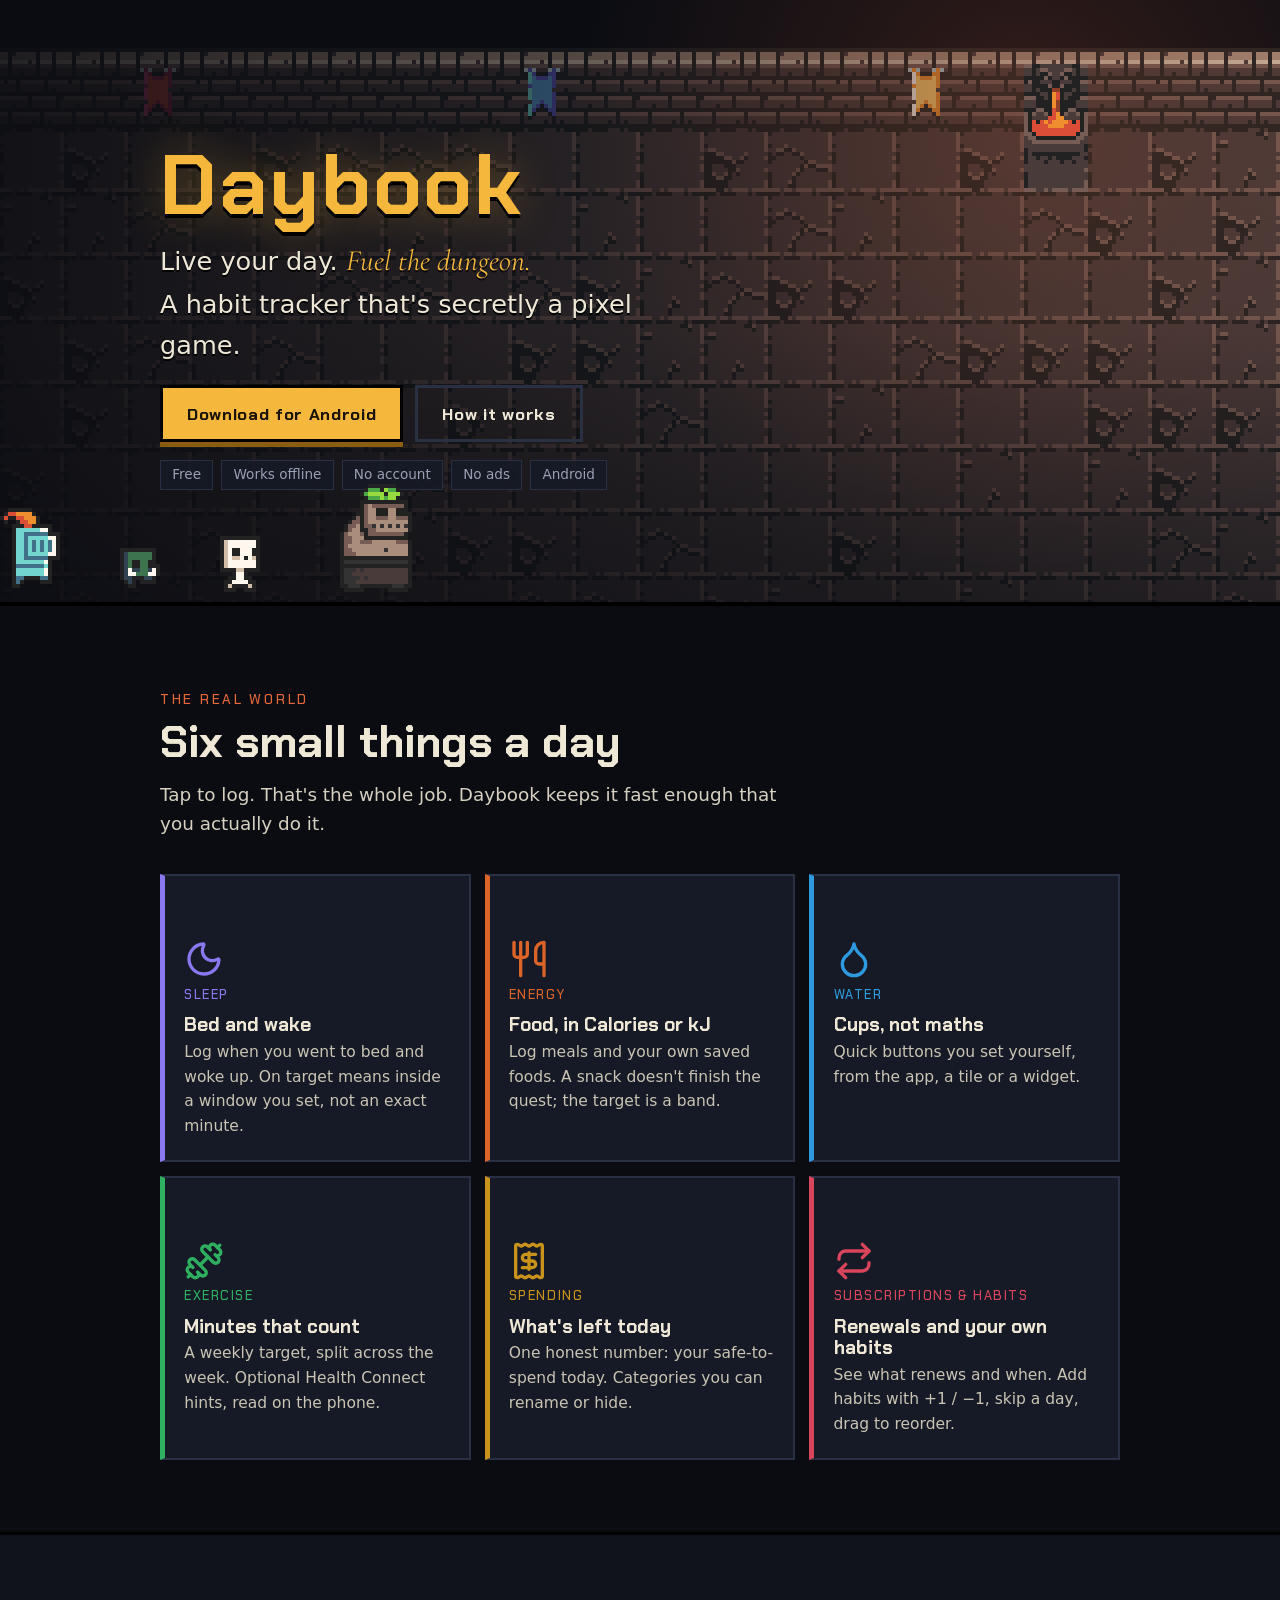
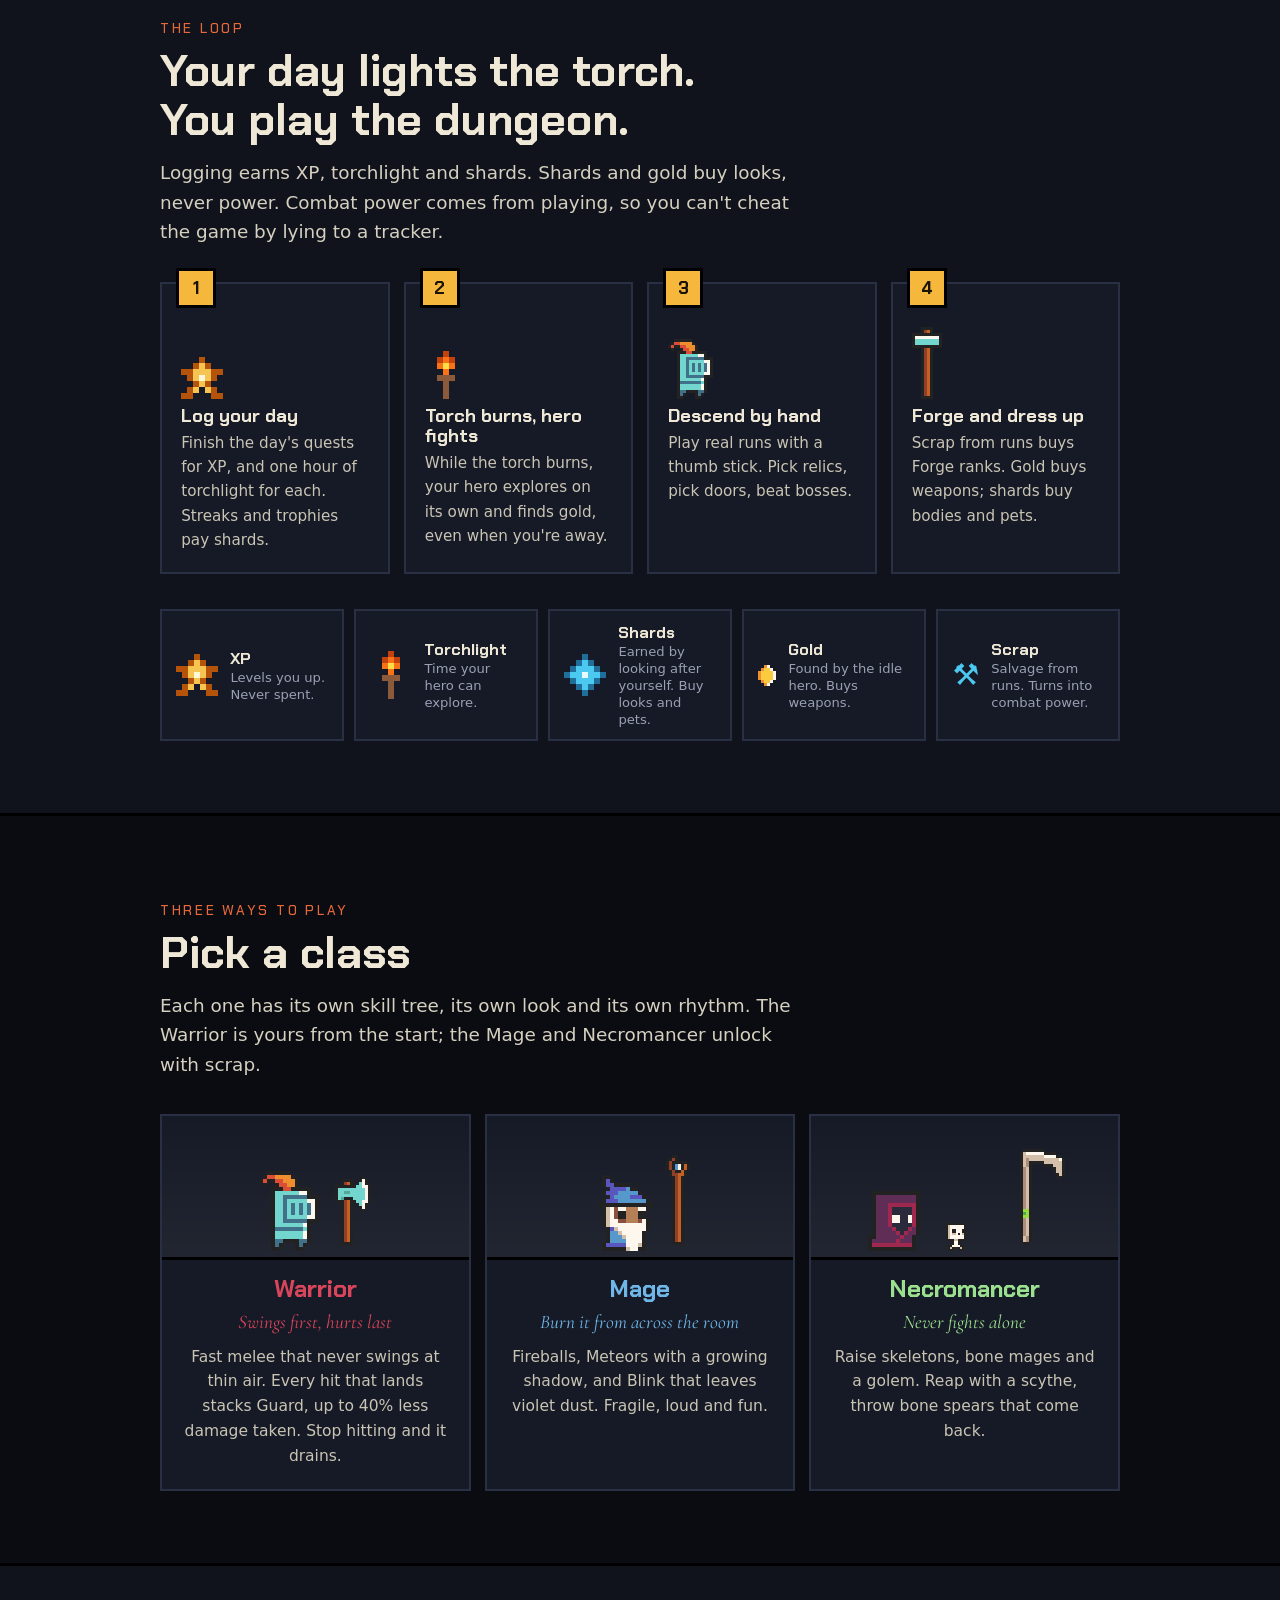
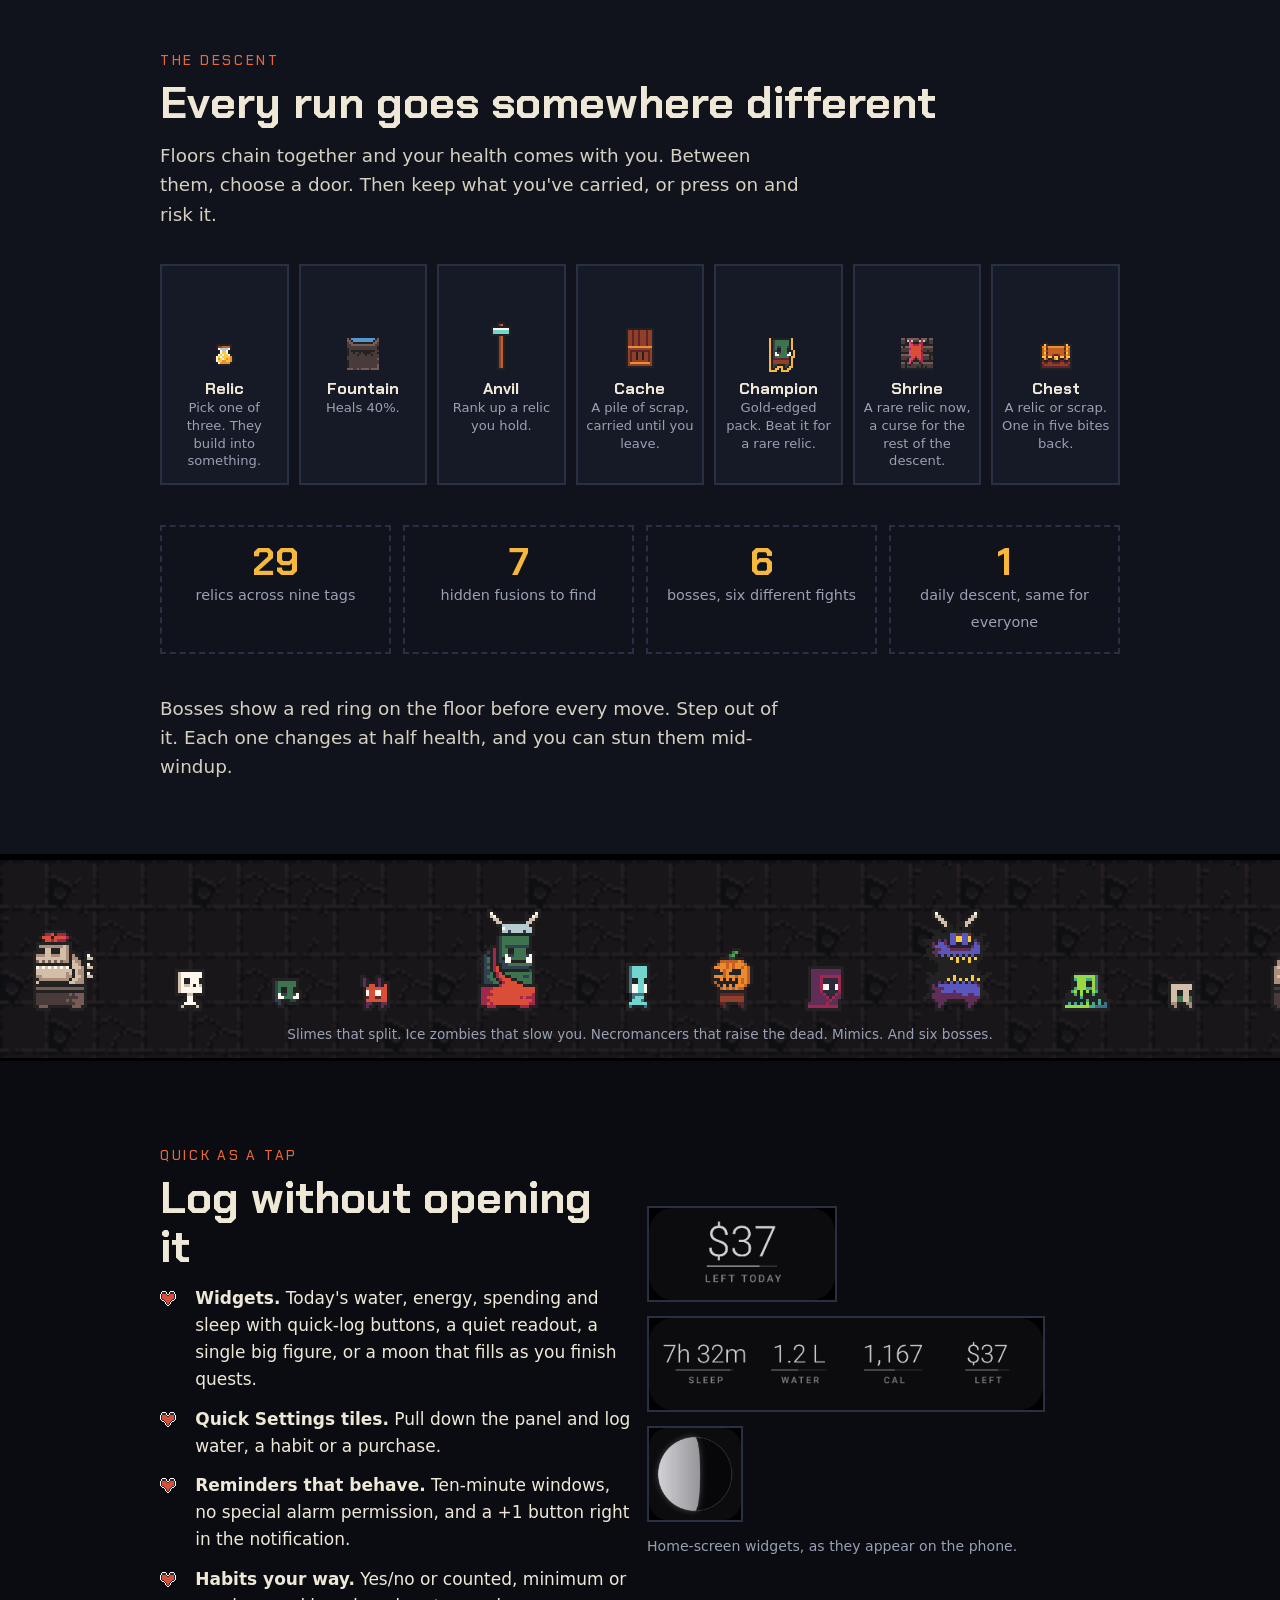
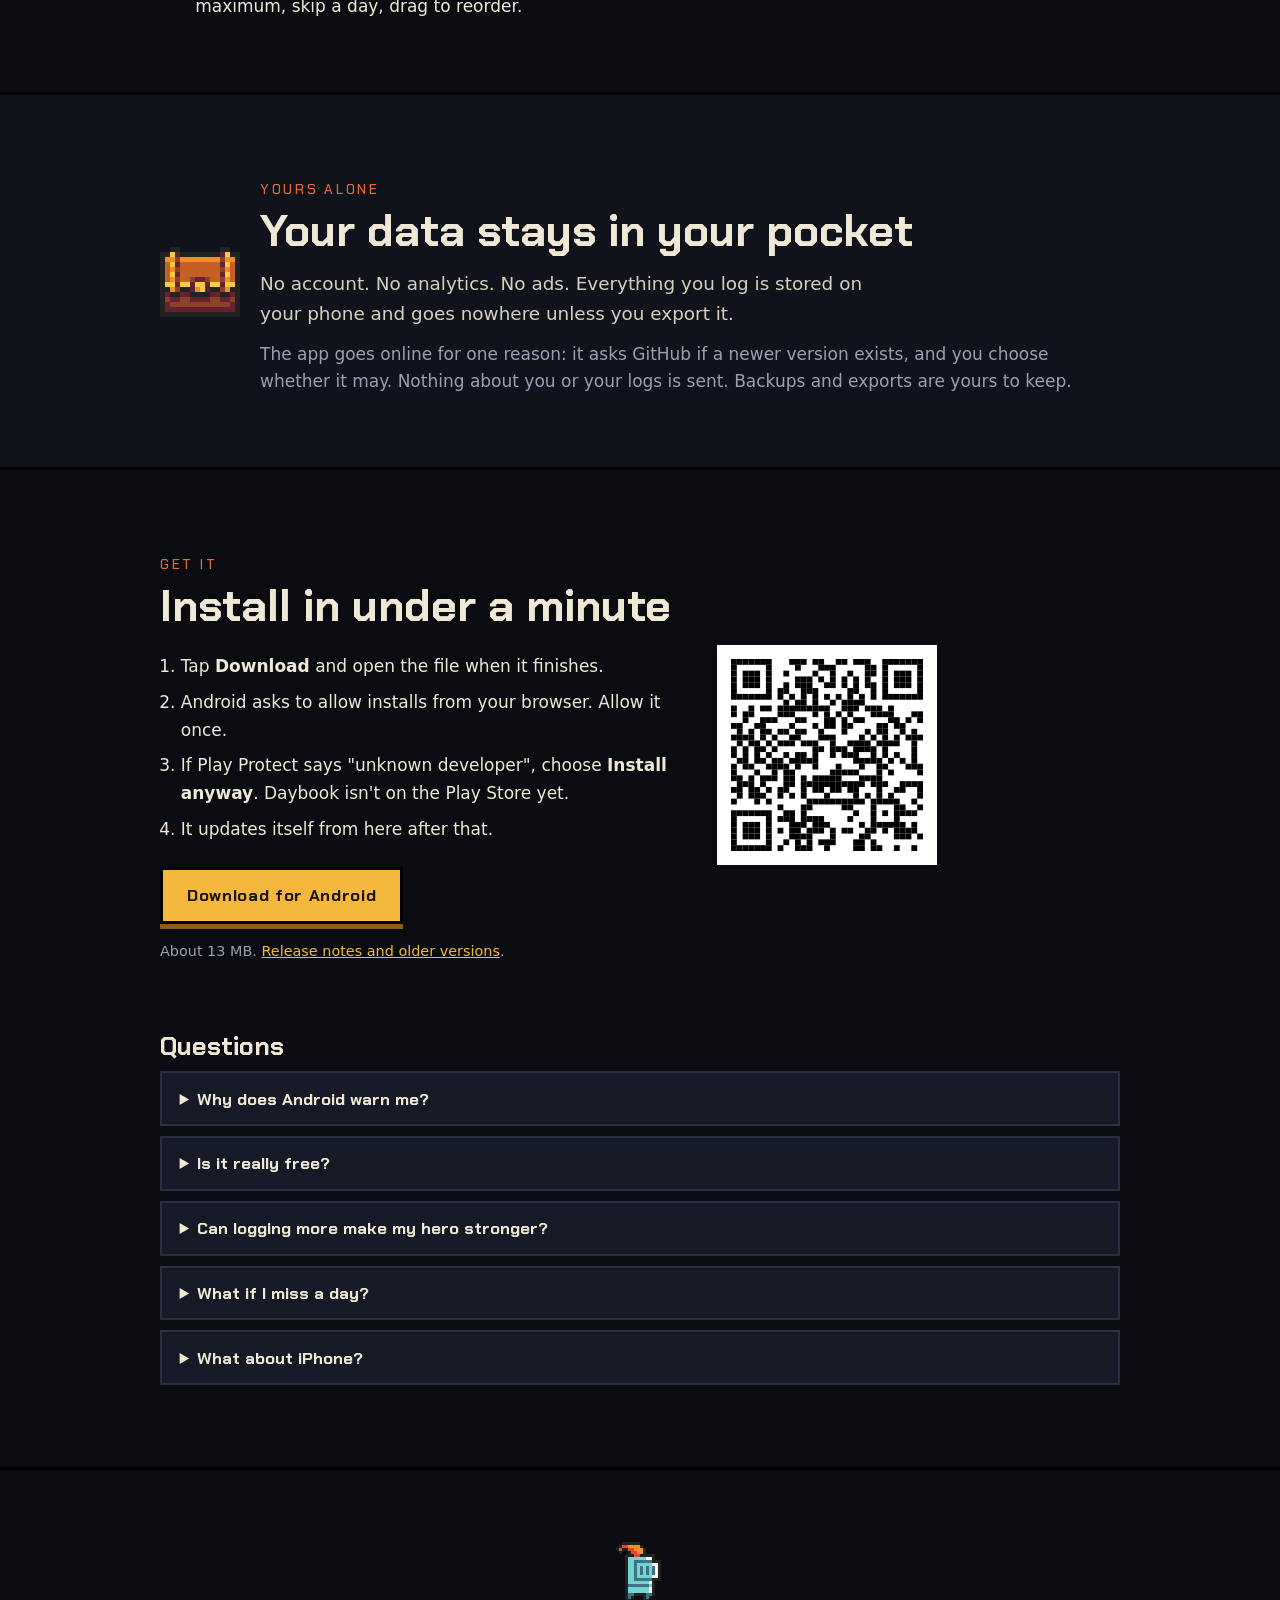
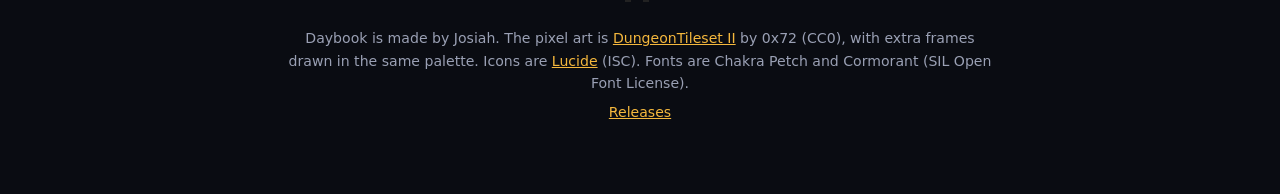
==== commit 0464a1ec: "Landing page: accuracy pass" ====
--- a/docs/index.html
+++ b/docs/index.html
@@ -79,6 +79,8 @@
   .card { background:var(--panel); border:2px solid var(--line); padding:1.2rem 1.2rem 1.3rem; position:relative; }
   .card h3 { font-size:1.2rem; margin:.7rem 0 .3rem; }
   .card p { margin:0; color:#c9c4b4; font-size:.97rem; }
+  .ic { width:40px; height:40px; color:var(--c, var(--gold)); }
+  .stat .art { height:48px; margin-bottom:.4rem; display:flex; align-items:flex-end; }
   .card .art { height:calc(28 * 3px); display:flex; align-items:flex-end; gap:10px; }
 
   .stat { border-left:5px solid var(--c, var(--gold)); }
@@ -90,6 +92,16 @@
   .step::before { counter-increment:step; content:counter(step); position:absolute; top:-16px; left:14px; background:var(--gold); color:#1b1405; font:700 1.1rem "Chakra Petch"; width:34px; height:34px; display:grid; place-items:center; border:3px solid #000; }
   .step h3 { margin:.4rem 0 .3rem; font-size:1.15rem; }
   .step p { margin:0; font-size:.95rem; color:#c9c4b4; }
+
+  .mark { image-rendering:pixelated; width:42px; height:auto; }
+  .step { padding-top:1.6rem; }
+  .step .art { height:90px; display:flex; align-items:flex-end; margin-bottom:.3rem; }
+  .purses { display:grid; grid-template-columns:repeat(auto-fit, minmax(10.5rem, 1fr)); gap:10px; margin-top:2.2rem; }
+  .purse { display:flex; gap:12px; align-items:center; background:var(--panel); border:2px solid var(--line); padding:.7rem .9rem; }
+  .purse .mark, .purse .spr { flex:none; }
+  .purse b { display:block; font:700 1rem "Chakra Petch"; }
+  .purse small { color:var(--muted); font-size:.82rem; line-height:1.3; display:block; }
+  .purse .glyph { width:42px; text-align:center; font-size:30px; color:#4CC9F0; line-height:1; }
 
   /* Classes */
   .klass { text-align:center; }
@@ -198,14 +210,14 @@
   <div class="wrap">
     <p class="kicker rise">The real world</p>
     <h2 class="rise">Six small things a day</h2>
-    <p class="lead rise">Tap to log. That's the whole job. Daybook keeps it fast enough that you actually do it, and it never nags you about the days you missed.</p>
+    <p class="lead rise">Tap to log. That's the whole job. Daybook keeps it fast enough that you actually do it.</p>
     <div class="grid g3">
-      <div class="card stat rise" style="--c:#7aa7ff"><div class="art"><span class="spr x3 still s-flask_big_blue"></span></div><p class="tagline">Sleep</p><h3>Bed and wake</h3><p>Two taps. Judged against a window you set, not a perfect number.</p></div>
-      <div class="card stat rise" style="--c:#f5b83d"><div class="art"><span class="spr x3 still s-flask_big_yellow"></span></div><p class="tagline">Energy</p><h3>Food, in Calories or kJ</h3><p>Log meals and your own saved foods. A snack doesn't finish the quest; the target is a band.</p></div>
-      <div class="card stat rise" style="--c:#6fb7e8"><div class="art"><span class="spr x3 still s-flask_big_blue" style="filter:hue-rotate(-30deg) saturate(1.3)"></span></div><p class="tagline">Water</p><h3>Cups, not maths</h3><p>Quick buttons you set yourself, from the app, a tile or a widget.</p></div>
-      <div class="card stat rise" style="--c:#9be08f"><div class="art"><span class="spr x3 still s-flask_big_green"></span></div><p class="tagline">Exercise</p><h3>Minutes that count</h3><p>A weekly target, split across the week. Optional Health Connect hints, read on the phone.</p></div>
-      <div class="card stat rise" style="--c:#e8683a"><div class="art"><span class="spr x3 s-coin_anim" style="--fps:8"></span></div><p class="tagline">Spending</p><h3>What's left today</h3><p>One honest number: your safe-to-spend today. Categories you can rename or hide.</p></div>
-      <div class="card stat rise" style="--c:#d9455a"><div class="art"><span class="spr x3 still s-flask_big_red"></span></div><p class="tagline">Subscriptions &amp; habits</p><h3>Renewals and your own habits</h3><p>See what renews and when. Add habits with +1 / −1, skip a day, drag to reorder.</p></div>
+      <div class="card stat rise" style="--c:#8A78F0"><div class="art"><svg class="ic" aria-hidden="true"><use href="icons.svg#moon"/></svg></div><p class="tagline">Sleep</p><h3>Bed and wake</h3><p>Log when you went to bed and woke up. On target means inside a window you set, not an exact minute.</p></div>
+      <div class="card stat rise" style="--c:#DD6428"><div class="art"><svg class="ic" aria-hidden="true"><use href="icons.svg#utensils"/></svg></div><p class="tagline">Energy</p><h3>Food, in Calories or kJ</h3><p>Log meals and your own saved foods. A snack doesn't finish the quest; the target is a band.</p></div>
+      <div class="card stat rise" style="--c:#2E9BE0"><div class="art"><svg class="ic" aria-hidden="true"><use href="icons.svg#droplet"/></svg></div><p class="tagline">Water</p><h3>Cups, not maths</h3><p>Quick buttons you set yourself, from the app, a tile or a widget.</p></div>
+      <div class="card stat rise" style="--c:#2FB060"><div class="art"><svg class="ic" aria-hidden="true"><use href="icons.svg#dumbbell"/></svg></div><p class="tagline">Exercise</p><h3>Minutes that count</h3><p>A weekly target, split across the week. Optional Health Connect hints, read on the phone.</p></div>
+      <div class="card stat rise" style="--c:#C9921A"><div class="art"><svg class="ic" aria-hidden="true"><use href="icons.svg#receipt"/></svg></div><p class="tagline">Spending</p><h3>What's left today</h3><p>One honest number: your safe-to-spend today. Categories you can rename or hide.</p></div>
+      <div class="card stat rise" style="--c:#d9455a"><div class="art"><svg class="ic" aria-hidden="true"><use href="icons.svg#repeat"/></svg></div><p class="tagline">Subscriptions &amp; habits</p><h3>Renewals and your own habits</h3><p>See what renews and when. Add habits with +1 / −1, skip a day, drag to reorder.</p></div>
     </div>
   </div>
 </section>
@@ -214,12 +226,20 @@
   <div class="wrap">
     <p class="kicker rise">The loop</p>
     <h2 class="rise">Your day lights the torch.<br>You play the dungeon.</h2>
-    <p class="lead rise">Logging earns you quests, XP, gold and torchlight. It never buys combat power. That comes from playing, so the game can't be cheated by lying to a tracker.</p>
+    <p class="lead rise">Logging earns XP, torchlight and shards. Shards and gold buy looks, never power. Combat power comes from playing, so you can't cheat the game by lying to a tracker.</p>
     <div class="steps">
-      <div class="step rise"><div class="art"><span class="spr x3 still s-flask_big_yellow"></span></div><h3>Log your day</h3><p>Five quests a day. Finish them for XP, a streak and a bright torch.</p></div>
-      <div class="step rise"><div class="art"><span class="spr x3 s-wall_fountain_mid_red_anim"></span></div><h3>Torch burns, hero fights</h3><p>Even when you're away, the Delve idles on. Your real week sets how it goes.</p></div>
+      <div class="step rise"><div class="art"><img class="mark" src="art/mark_xp.png" alt="XP" width="21" height="21"></div><h3>Log your day</h3><p>Finish the day's quests for XP, and one hour of torchlight for each. Streaks and trophies pay shards.</p></div>
+      <div class="step rise"><div class="art"><img class="mark" src="art/mark_torch.png" alt="Torchlight" width="21" height="24"></div><h3>Torch burns, hero fights</h3><p>While the torch burns, your hero explores on its own and finds gold, even when you're away.</p></div>
       <div class="step rise"><div class="art"><span class="spr x3 s-knight_m_idle_anim"></span></div><h3>Descend by hand</h3><p>Play real runs with a thumb stick. Pick relics, pick doors, beat bosses.</p></div>
-      <div class="step rise"><div class="art"><span class="spr x3 still s-weapon_big_hammer"></span></div><h3>Forge and dress up</h3><p>Spend scrap on the Forge, gold on looks. Every class has its own wardrobe.</p></div>
+      <div class="step rise"><div class="art"><span class="spr x3 still s-weapon_hammer"></span></div><h3>Forge and dress up</h3><p>Scrap from runs buys Forge ranks. Gold buys weapons; shards buy bodies and pets.</p></div>
+
+    </div>
+    <div class="purses">
+      <div class="purse rise"><img class="mark" src="art/mark_xp.png" alt="" width="21" height="21"><div><b>XP</b><small>Levels you up. Never spent.</small></div></div>
+      <div class="purse rise"><img class="mark" src="art/mark_torch.png" alt="" width="21" height="24"><div><b>Torchlight</b><small>Time your hero can explore.</small></div></div>
+      <div class="purse rise"><img class="mark" src="art/mark_shards.png" alt="" width="21" height="21"><div><b>Shards</b><small>Earned by looking after yourself. Buy looks and pets.</small></div></div>
+      <div class="purse rise"><span class="spr x3 s-coin_anim" style="--fps:8"></span><div><b>Gold</b><small>Found by the idle hero. Buys weapons.</small></div></div>
+      <div class="purse rise"><span class="glyph" aria-hidden="true">⚒</span><div><b>Scrap</b><small>Salvage from runs. Turns into combat power.</small></div></div>
     </div>
   </div>
 </section>
@@ -228,7 +248,7 @@
   <div class="wrap">
     <p class="kicker rise">Three ways to play</p>
     <h2 class="rise">Pick a class</h2>
-    <p class="lead rise">Each one has its own skill tree, its own look and its own rhythm.</p>
+    <p class="lead rise">Each one has its own skill tree, its own look and its own rhythm. The Warrior is yours from the start; the Mage and Necromancer unlock with scrap.</p>
     <div class="grid g3">
       <div class="card klass w rise">
         <div class="stage"><span class="spr s-knight_m_idle_anim" style="--fps:5"></span><span class="spr x3 still s-weapon_waraxe" style="margin-bottom:6px"></span></div>
@@ -255,16 +275,16 @@
     <h2 class="rise">Every run goes somewhere different</h2>
     <p class="lead rise">Floors chain together and your health comes with you. Between them, choose a door. Then keep what you've carried, or press on and risk it.</p>
     <div class="doors">
-      <div class="door rise"><div class="ico"><span class="spr x2 still s-flask_big_yellow"></span></div><b>Relic</b><small>Builds into something. 34 of them.</small></div>
-      <div class="door rise"><div class="ico"><span class="spr x2 s-wall_fountain_mid_blue_anim"></span></div><b>Fountain</b><small>Heal up.</small></div>
-      <div class="door rise"><div class="ico"><span class="spr x2 still s-weapon_big_hammer"></span></div><b>Anvil</b><small>Sharpen what you have.</small></div>
-      <div class="door rise"><div class="ico"><span class="spr x3 s-coin_anim"></span></div><b>Cache</b><small>Scrap, carried until you leave.</small></div>
-      <div class="door rise"><div class="ico"><span class="spr x2 champion s-orc_warrior_idle_anim"></span></div><b>Champion</b><small>Gold-edged and nastier. Better loot.</small></div>
-      <div class="door rise"><div class="ico"><span class="spr x2 still s-skull"></span></div><b>Shrine</b><small>Power now, a curse later.</small></div>
-      <div class="door rise"><div class="ico"><span class="spr x2 s-chest_full_open_anim" style="--fps:2"></span></div><b>Chest</b><small>One in five bites back.</small></div>
+      <div class="door rise"><div class="ico"><span class="spr x2 still s-flask_big_yellow"></span></div><b>Relic</b><small>Pick one of three. They build into something.</small></div>
+      <div class="door rise"><div class="ico"><span class="spr x2 s-wall_fountain_basin_blue_anim"></span></div><b>Fountain</b><small>Heals 40%.</small></div>
+      <div class="door rise"><div class="ico"><span class="spr x2 still s-weapon_hammer"></span></div><b>Anvil</b><small>Rank up a relic you hold.</small></div>
+      <div class="door rise"><div class="ico"><span class="spr x2 still s-crate"></span></div><b>Cache</b><small>A pile of scrap, carried until you leave.</small></div>
+      <div class="door rise"><div class="ico"><span class="spr x2 champion s-orc_warrior_idle_anim"></span></div><b>Champion</b><small>Gold-edged pack. Beat it for a rare relic.</small></div>
+      <div class="door rise"><div class="ico"><span class="spr x2 still s-wall_banner_red"></span></div><b>Shrine</b><small>A rare relic now, a curse for the rest of the descent.</small></div>
+      <div class="door rise"><div class="ico"><span class="spr x2 s-chest_full_open_anim" style="--fps:2"></span></div><b>Chest</b><small>A relic or scrap. One in five bites back.</small></div>
     </div>
     <div class="facts">
-      <div class="fact rise"><b>34</b><span>relics, nine tags</span></div>
+      <div class="fact rise"><b>29</b><span>relics across nine tags</span></div>
       <div class="fact rise"><b>7</b><span>hidden fusions to find</span></div>
       <div class="fact rise"><b>6</b><span>bosses, six different fights</span></div>
       <div class="fact rise"><b>1</b><span>daily descent, same for everyone</span></div>
@@ -302,7 +322,7 @@
         <p class="kicker rise">Quick as a tap</p>
         <h2 class="rise">Log without opening it</h2>
         <ul class="bullets rise">
-          <li><b>Widgets.</b> A water cup, a habit, what's left to spend. Tap to log from the home screen.</li>
+          <li><b>Widgets.</b> Today's water, energy, spending and sleep with quick-log buttons, a quiet readout, a single big figure, or a moon that fills as you finish quests.</li>
           <li><b>Quick Settings tiles.</b> Pull down the panel and log water, a habit or a purchase.</li>
           <li><b>Reminders that behave.</b> Ten-minute windows, no special alarm permission, and a +1 button right in the notification.</li>
           <li><b>Habits your way.</b> Yes/no or counted, minimum or maximum, skip a day, drag to reorder.</li>
@@ -310,9 +330,9 @@
       </div>
       <div class="rise">
         <div class="shots">
-          <img src="shots/widget_tally.png" alt="Widget showing $37 left today" height="96">
-          <img src="shots/widget_readout.png" alt="Readout widget" height="96">
-          <img src="shots/widget_phase.png" alt="Phase widget" height="96">
+          <img src="shots/widget_tally.png" alt="Tally widget showing $37 left today" height="96">
+          <img src="shots/widget_readout.png" alt="Readout widget: sleep, water, Calories and money left" height="96">
+          <img src="shots/widget_phase.png" alt="Phase widget: a moon that fills as quests are finished" height="96">
         </div>
         <p class="quiet" style="font-size:.88rem;margin-top:.8rem">Home-screen widgets, as they appear on the phone.</p>
       </div>
@@ -357,8 +377,8 @@
     <h2 style="font-size:1.6rem;margin:3.5rem 0 .6rem" class="rise">Questions</h2>
     <details class="rise"><summary>Why does Android warn me?</summary><p>Daybook isn't on the Play Store, so Android and Play Protect treat it as an app from outside. The file is signed with the same key for every release, and every update is checked against it before installing.</p></details>
     <details class="rise"><summary>Is it really free?</summary><p>Yes. No purchases, no ads, no subscription. It's a personal project that friends can use.</p></details>
-    <details class="rise"><summary>Can logging more make my hero stronger?</summary><p>No. Logging fuels torchlight, gold and looks. Combat power comes from playing runs, so the game stays fair and you can't cheat a tracker for it.</p></details>
-    <details class="rise"><summary>What if I miss a day?</summary><p>There's a rest week, honest "started" and "done" quest states, and no shaming. Missed days are just missed days.</p></details>
+    <details class="rise"><summary>Can logging more make my hero stronger?</summary><p>No. Logging earns XP, torchlight and shards, and those buy time, levels and looks. Combat power comes from playing runs, so you can't cheat a tracker for it.</p></details>
+    <details class="rise"><summary>What if I miss a day?</summary><p>There's a rest week, and quests show "started" or "done" honestly. Streaks can be saved with a campfire. Nothing punishes you for a missed day.</p></details>
     <details class="rise"><summary>What about iPhone?</summary><p>Not yet. Daybook is Android only for now.</p></details>
   </div>
 </section>
--- a/docs/art.css
+++ b/docs/art.css
@@ -65,6 +65,7 @@
 .s-weapon_regular_sword{--w:10;--h:21;--n:1;background-image:url(art/weapon_regular_sword.png)}
 .s-weapon_frost_staff{--w:8;--h:30;--n:1;background-image:url(art/weapon_frost_staff.png)}
 .s-weapon_red_magic_staff{--w:8;--h:30;--n:1;background-image:url(art/weapon_red_magic_staff.png)}
+.s-weapon_hammer{--w:10;--h:24;--n:1;background-image:url(art/weapon_hammer.png)}
 .s-weapon_scythe{--w:27;--h:32;--n:1;background-image:url(art/weapon_scythe.png)}
 .s-weapon_bone_scythe{--w:27;--h:32;--n:1;background-image:url(art/weapon_bone_scythe.png)}
 .s-weapon_night_scythe{--w:27;--h:32;--n:1;background-image:url(art/weapon_night_scythe.png)}
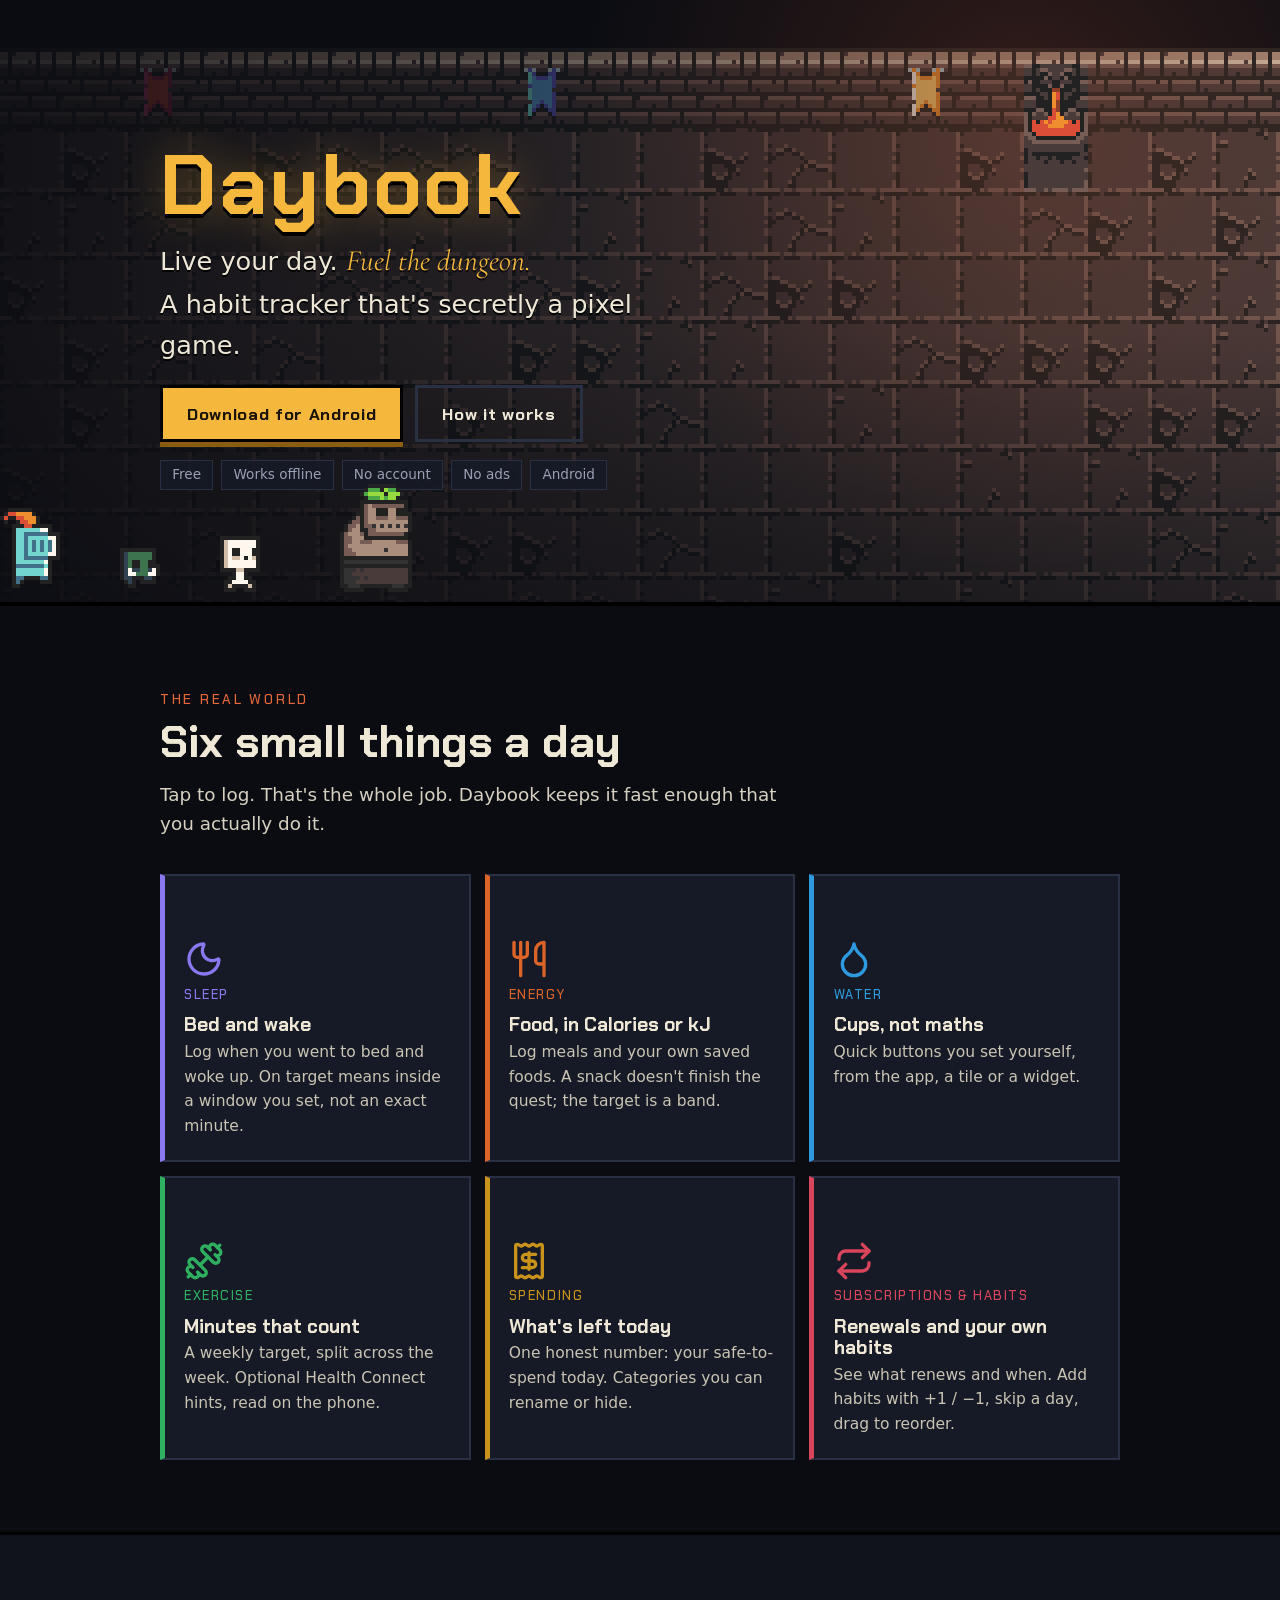
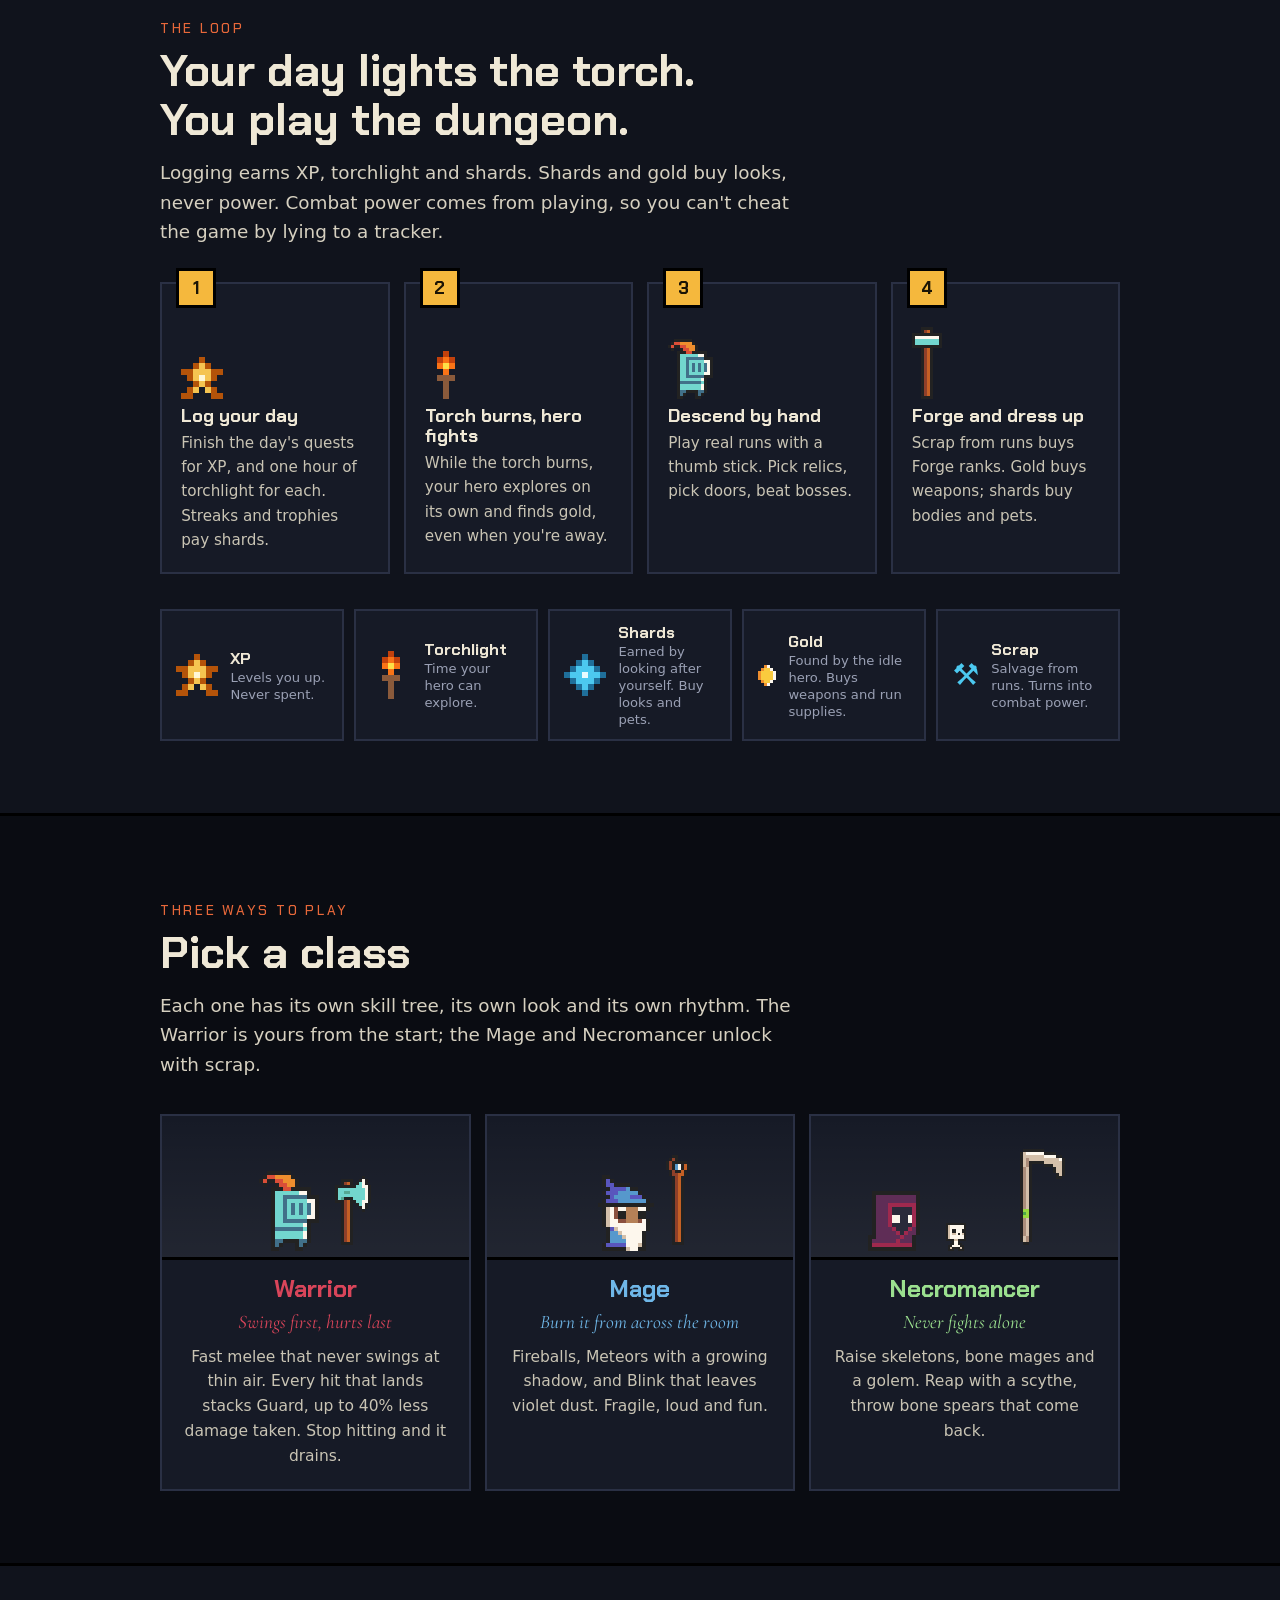
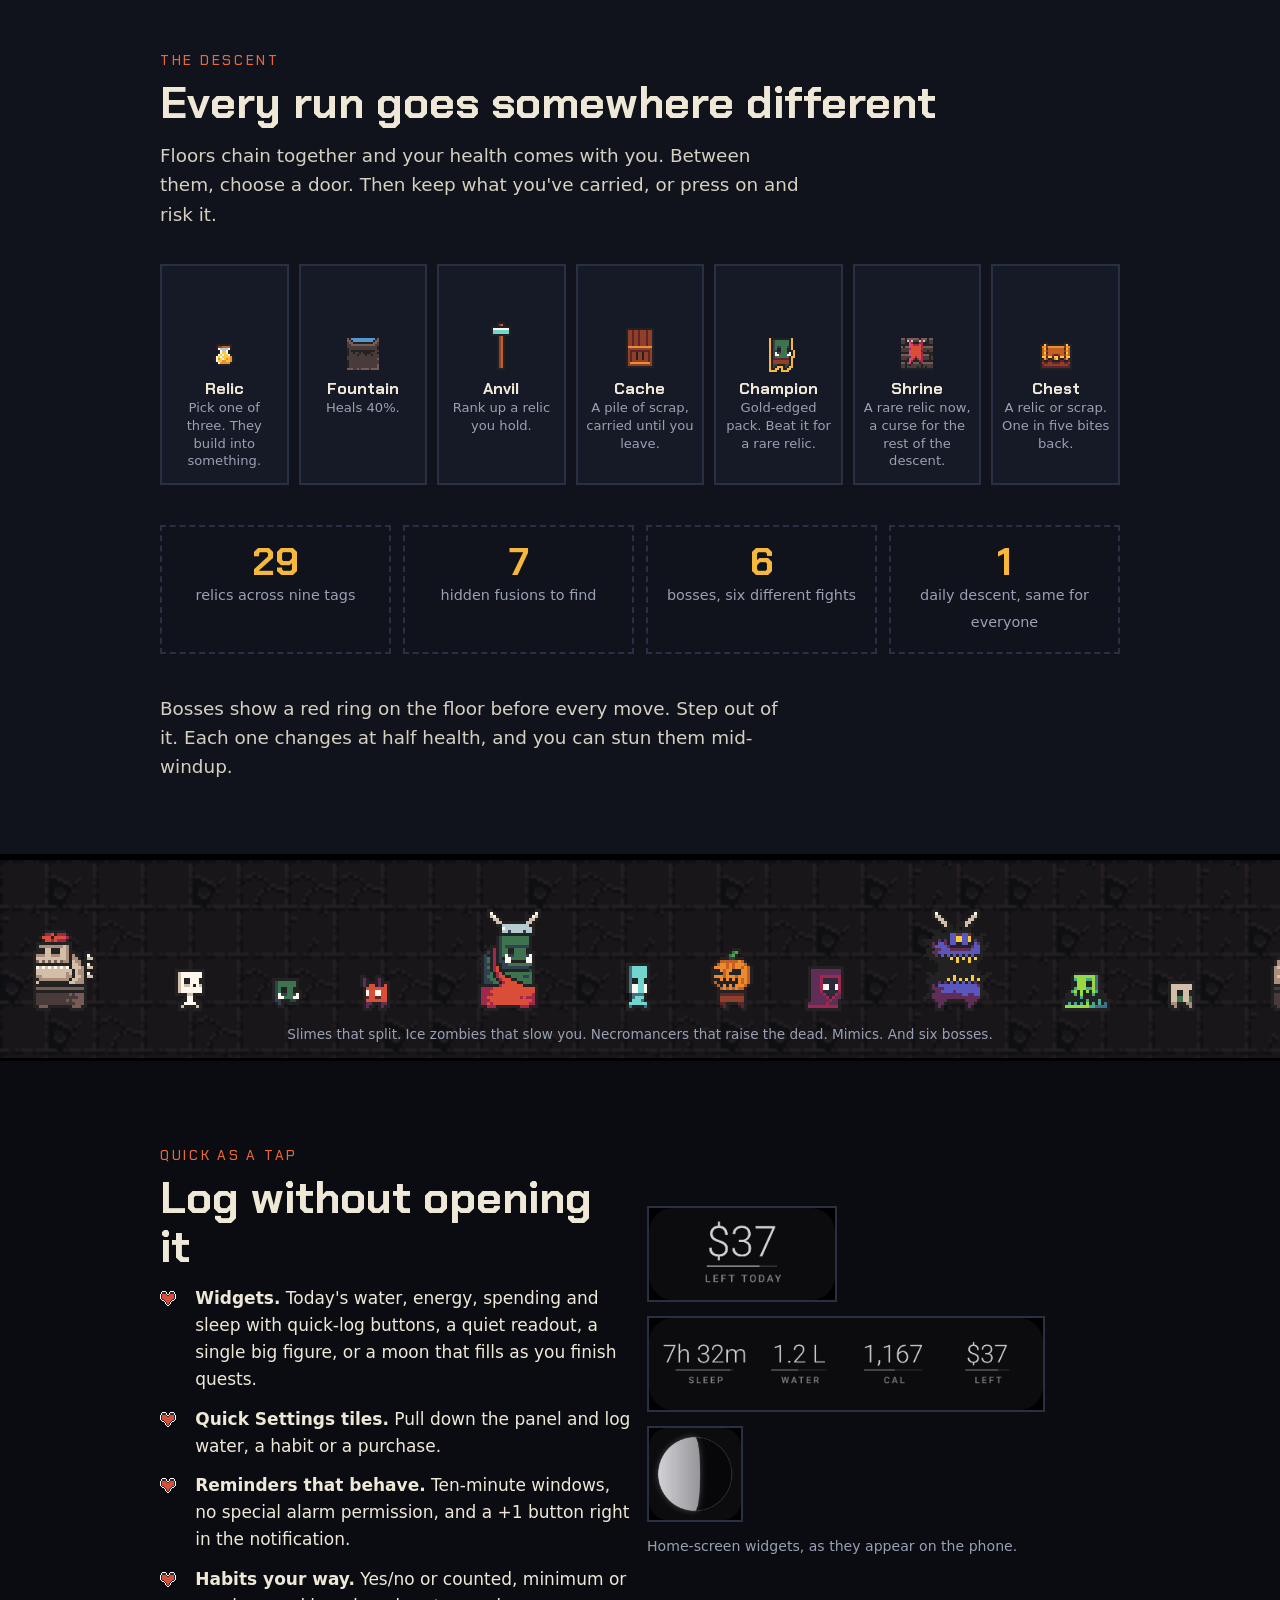
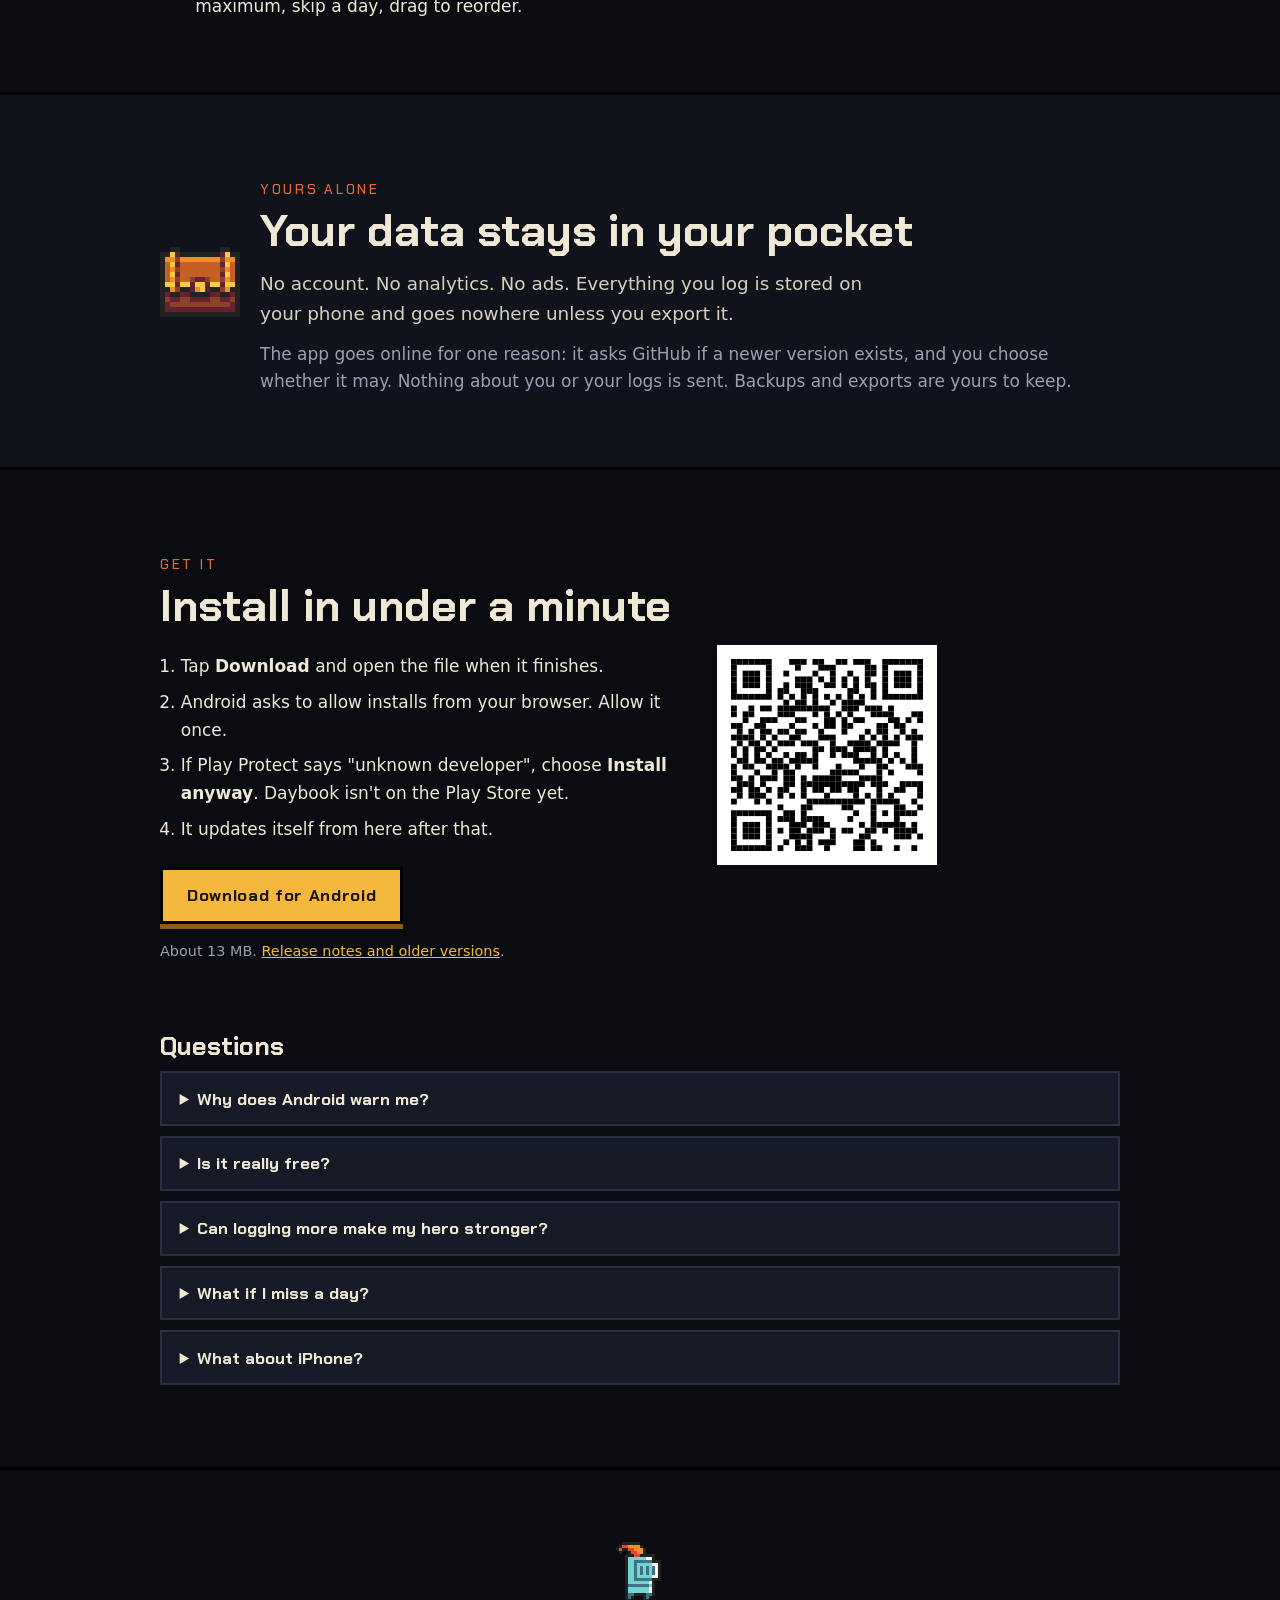
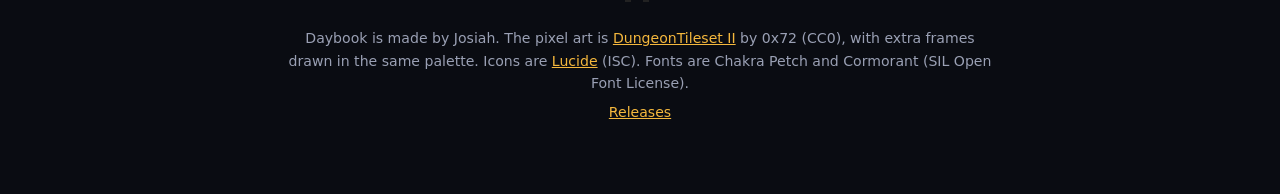
==== commit 8dcc41d5: "Landing page: gold copy" ====
--- a/docs/index.html
+++ b/docs/index.html
@@ -238,7 +238,7 @@
       <div class="purse rise"><img class="mark" src="art/mark_xp.png" alt="" width="21" height="21"><div><b>XP</b><small>Levels you up. Never spent.</small></div></div>
       <div class="purse rise"><img class="mark" src="art/mark_torch.png" alt="" width="21" height="24"><div><b>Torchlight</b><small>Time your hero can explore.</small></div></div>
       <div class="purse rise"><img class="mark" src="art/mark_shards.png" alt="" width="21" height="21"><div><b>Shards</b><small>Earned by looking after yourself. Buy looks and pets.</small></div></div>
-      <div class="purse rise"><span class="spr x3 s-coin_anim" style="--fps:8"></span><div><b>Gold</b><small>Found by the idle hero. Buys weapons.</small></div></div>
+      <div class="purse rise"><span class="spr x3 s-coin_anim" style="--fps:8"></span><div><b>Gold</b><small>Found by the idle hero. Buys weapons and run supplies.</small></div></div>
       <div class="purse rise"><span class="glyph" aria-hidden="true">⚒</span><div><b>Scrap</b><small>Salvage from runs. Turns into combat power.</small></div></div>
     </div>
   </div>
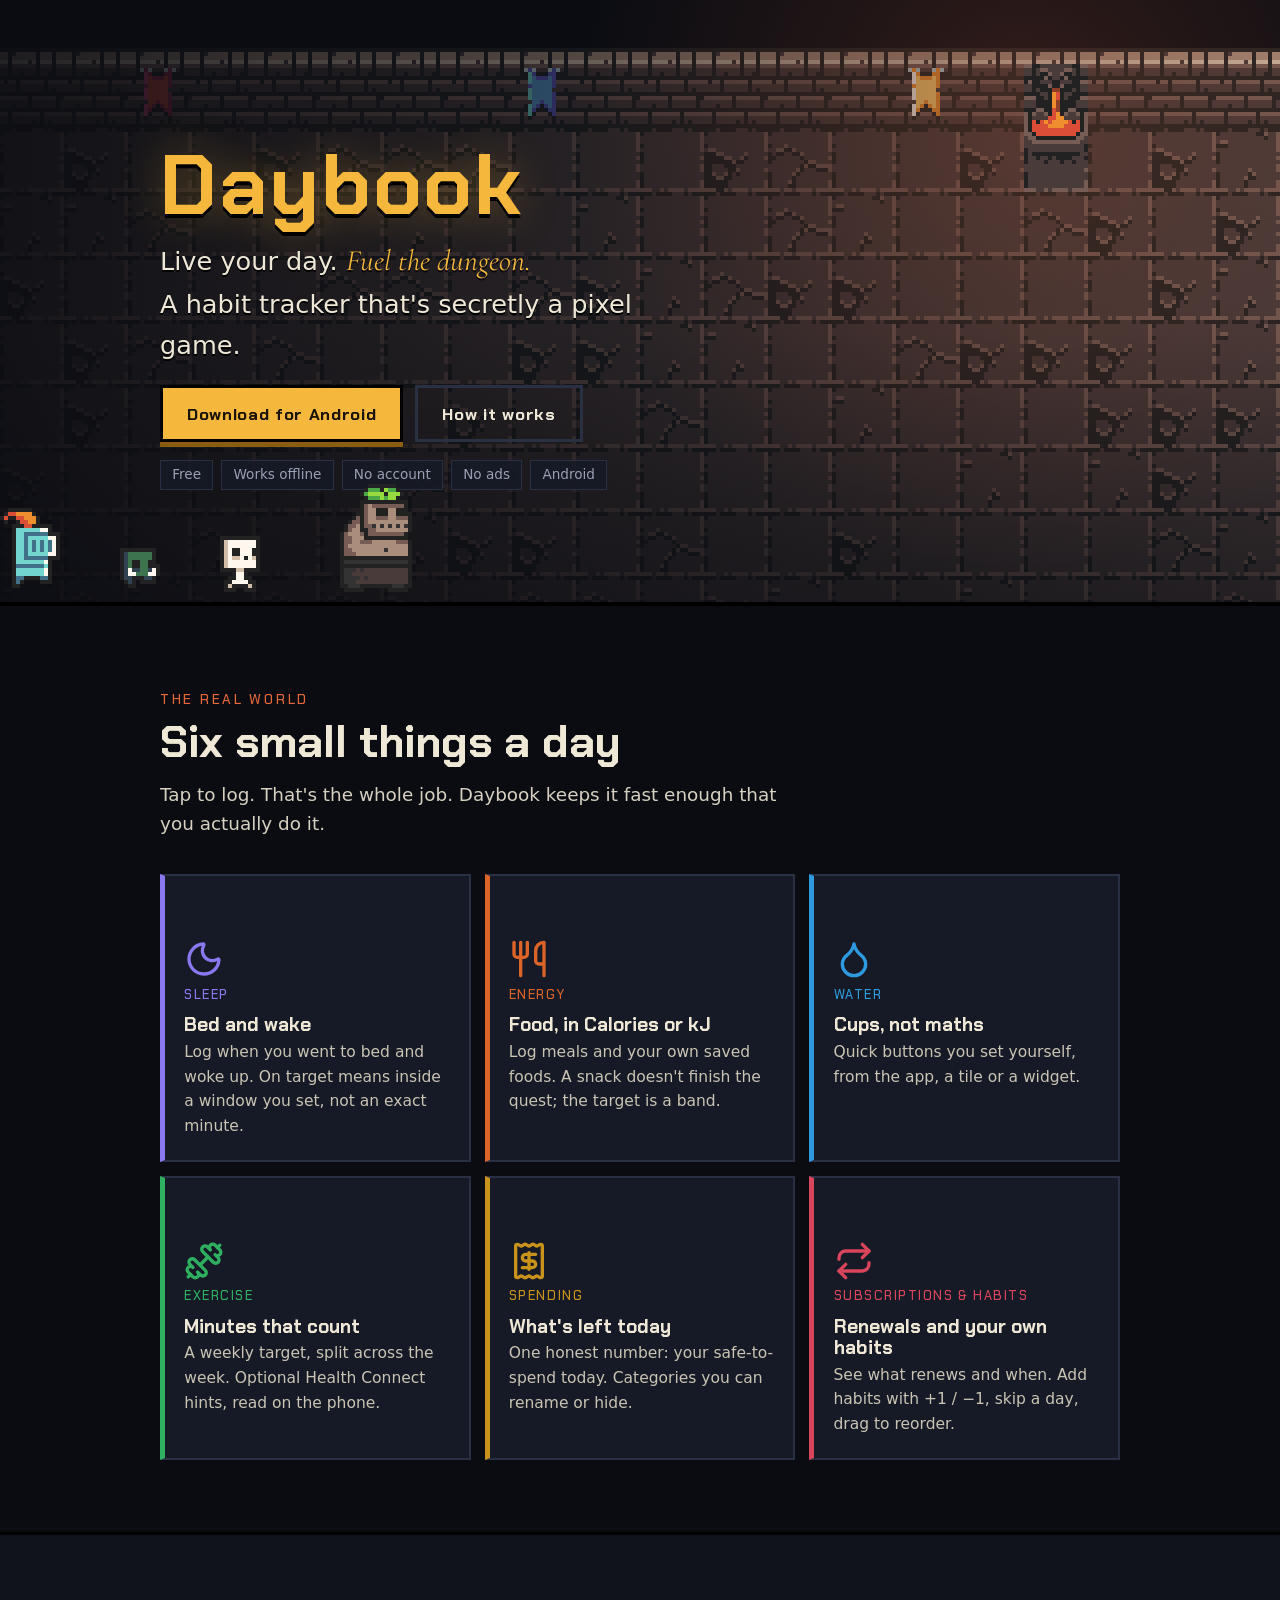
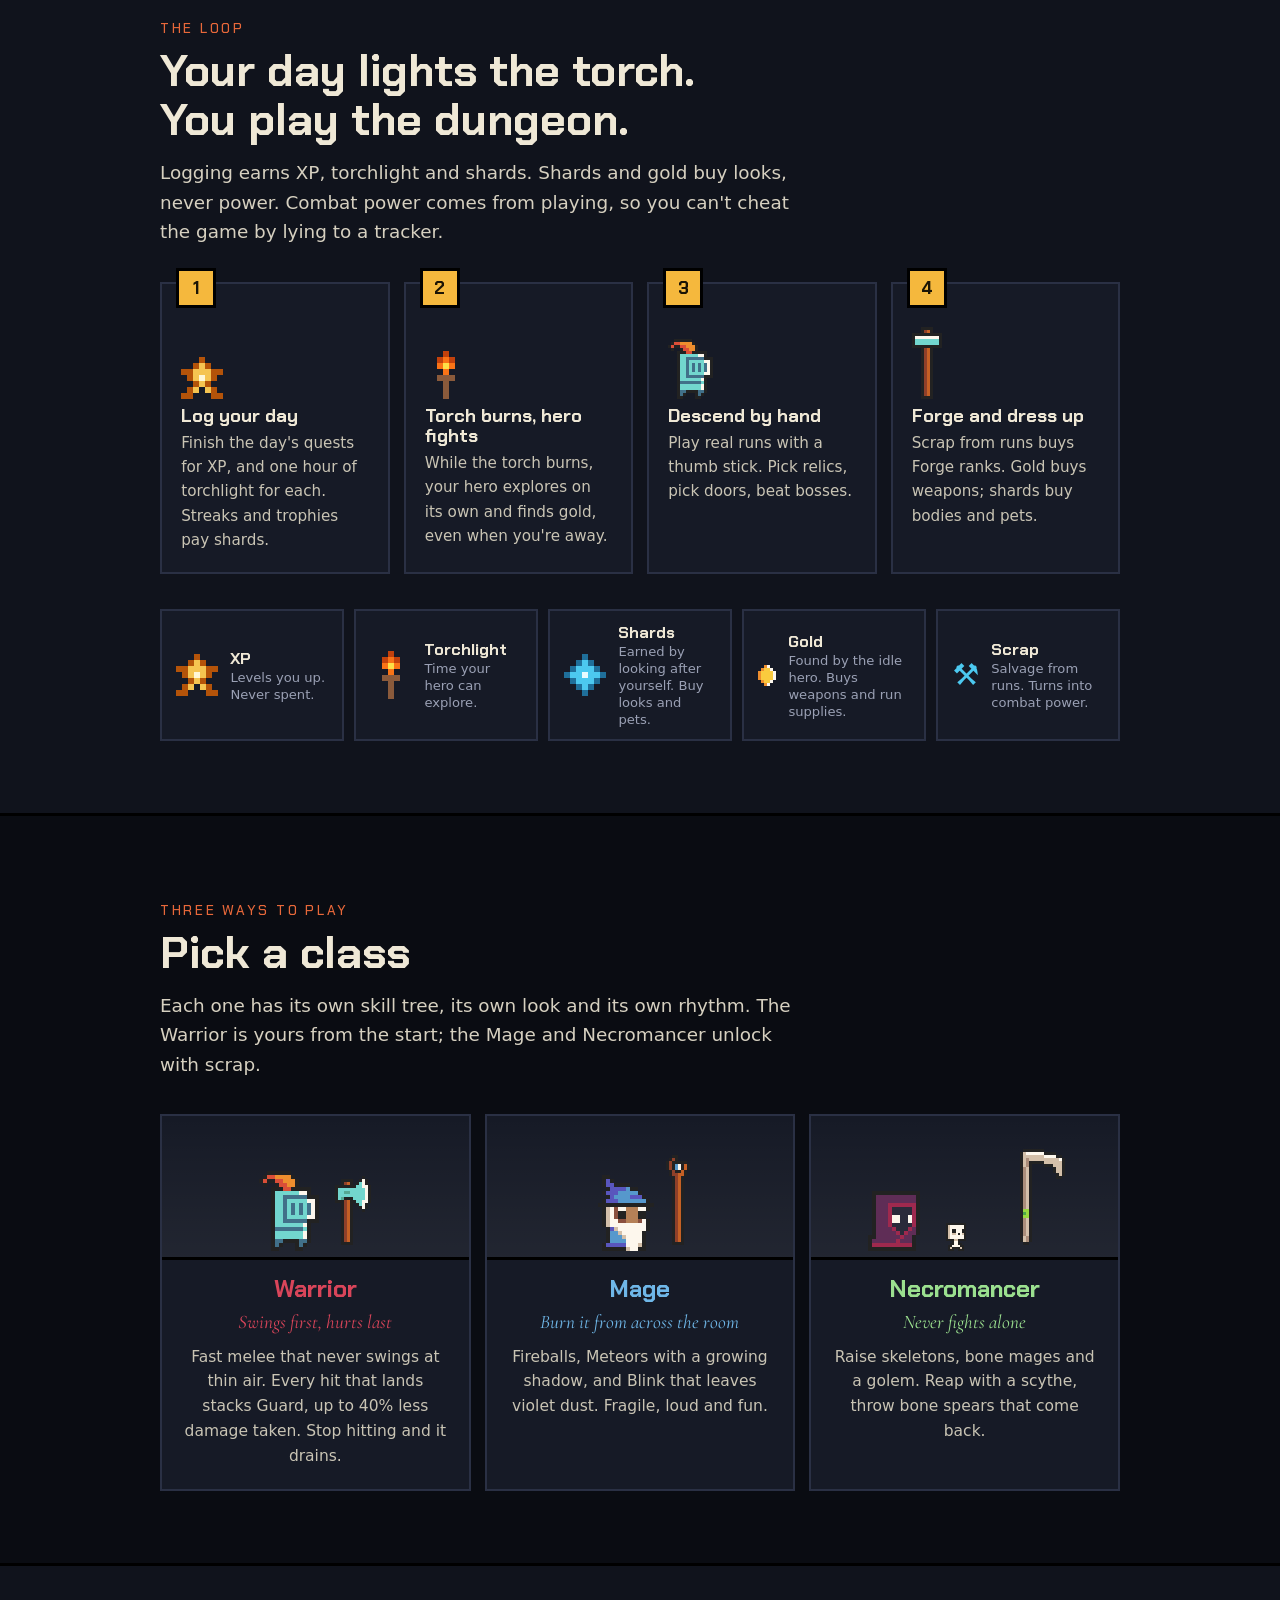
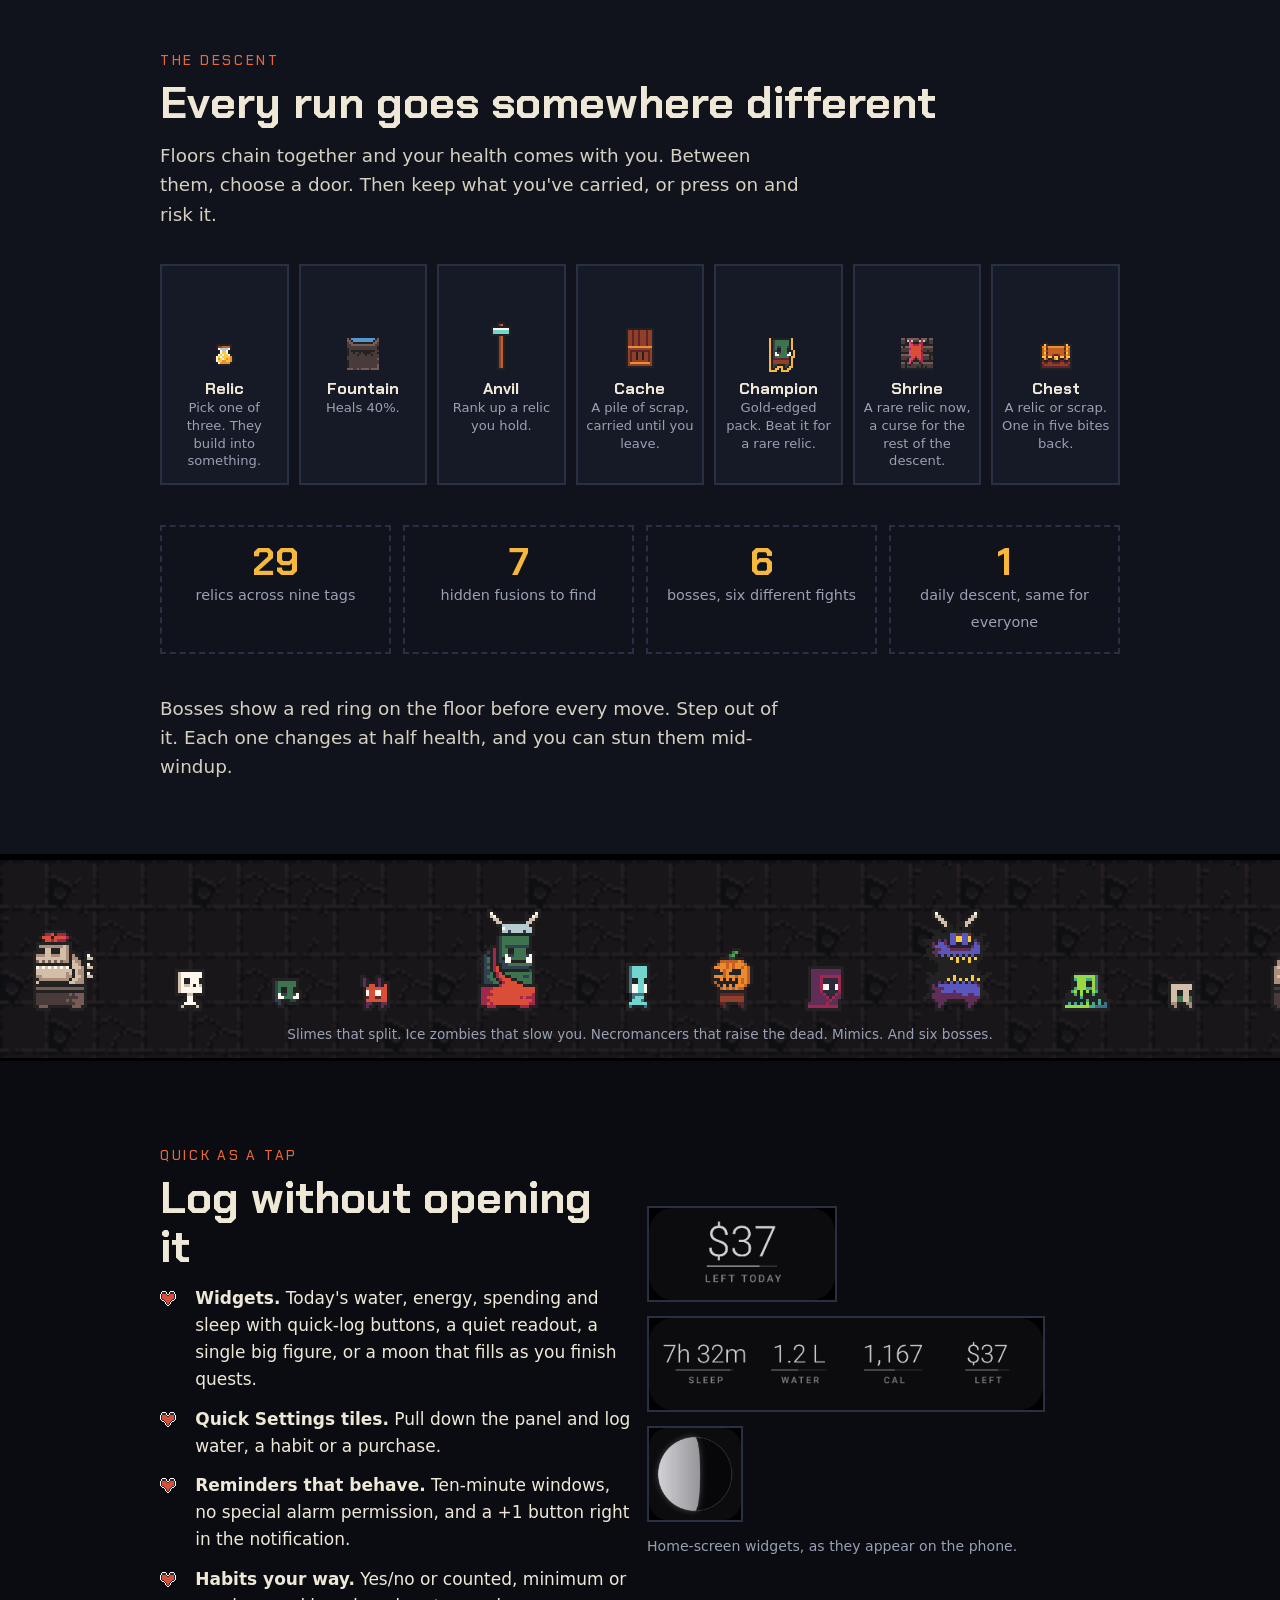
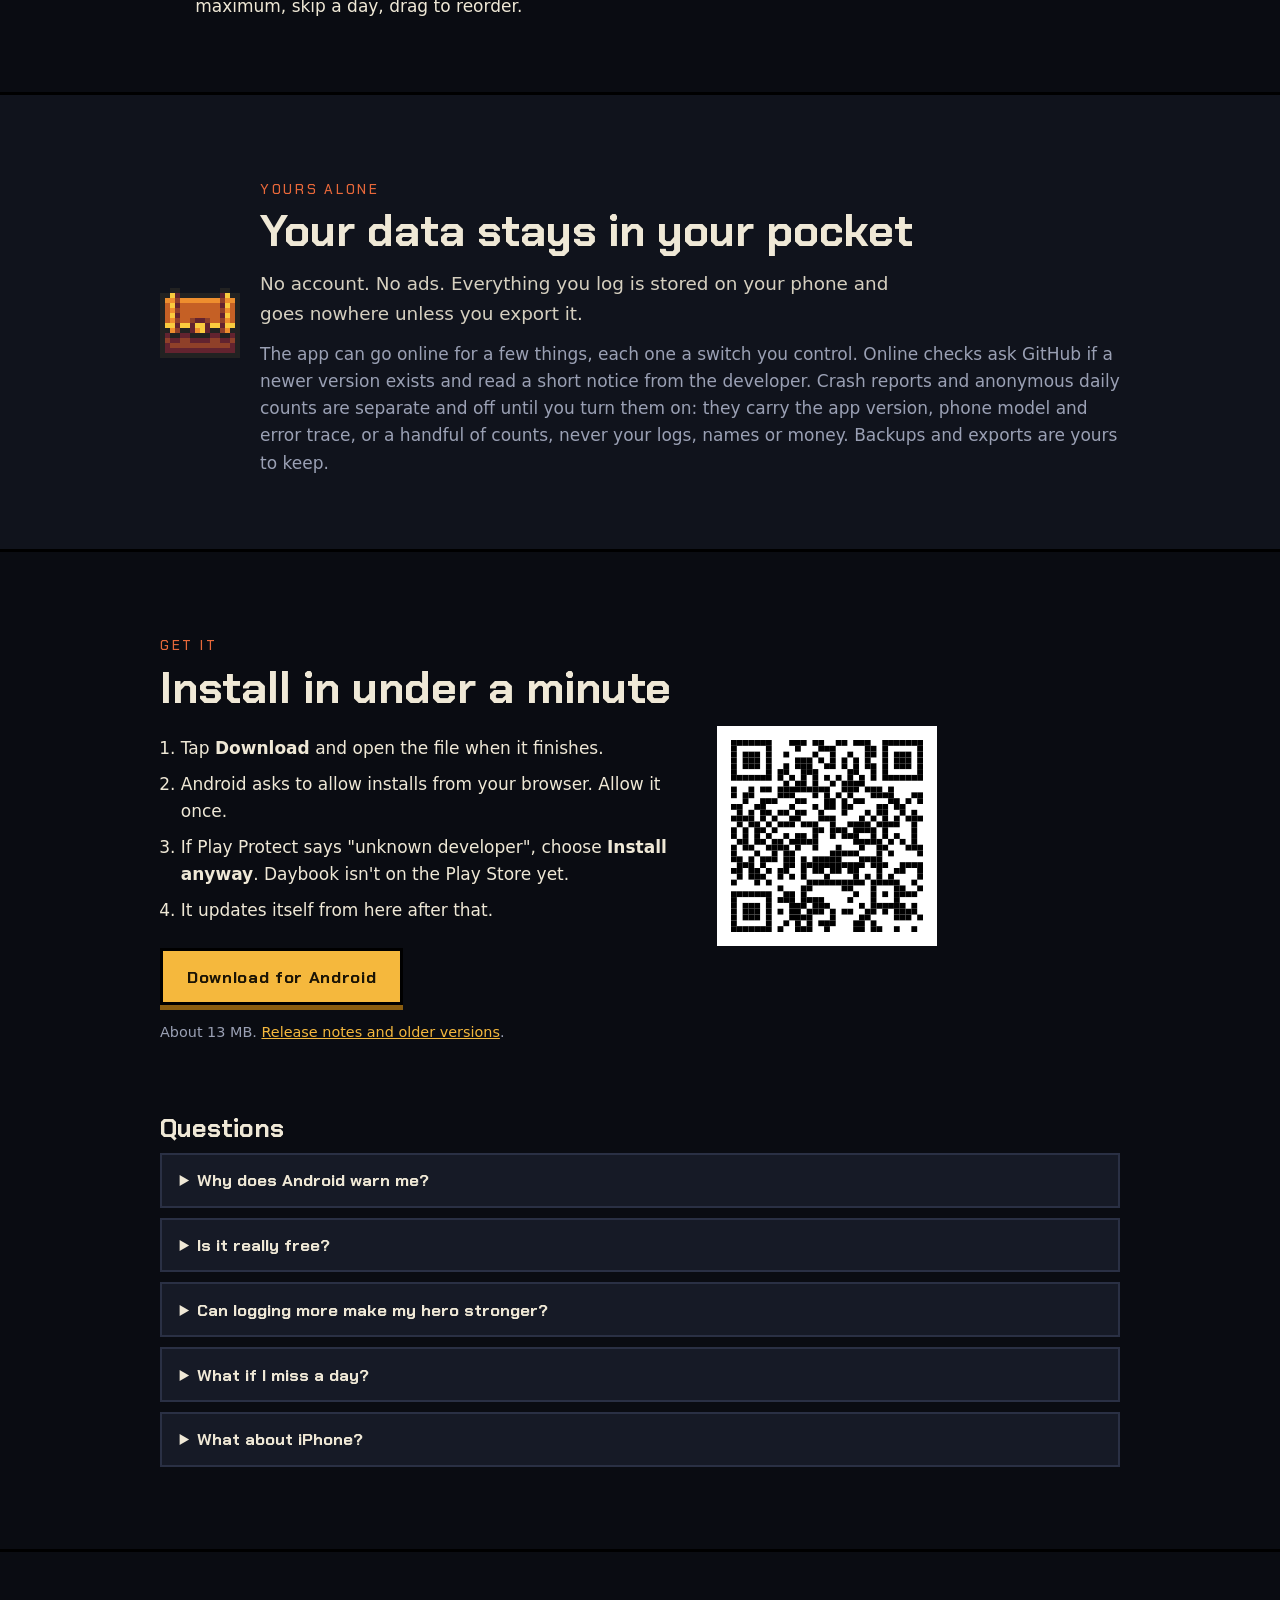
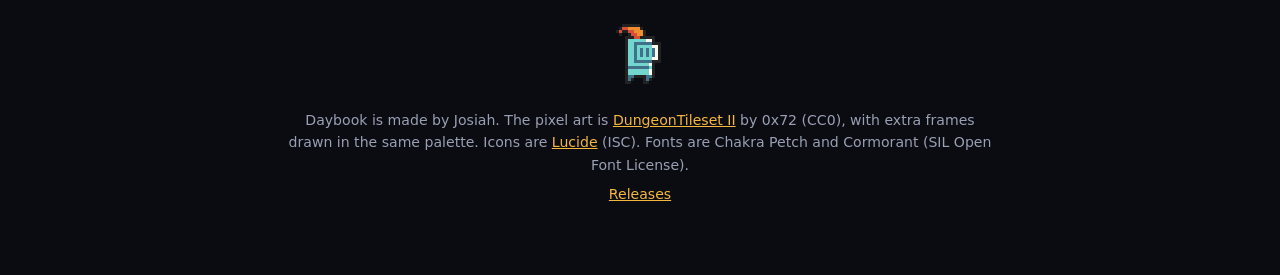
==== commit 70be073f: "Landing page: privacy copy covers notices, crash reports and usage counts Co-Authored-By: Claude Son" ====
--- a/docs/index.html
+++ b/docs/index.html
@@ -346,8 +346,8 @@
     <div class="rise">
       <p class="kicker">Yours alone</p>
       <h2>Your data stays in your pocket</h2>
-      <p class="lead" style="margin-bottom:.8rem">No account. No analytics. No ads. Everything you log is stored on your phone and goes nowhere unless you export it.</p>
-      <p class="quiet" style="margin:0">The app goes online for one reason: it asks GitHub if a newer version exists, and you choose whether it may. Nothing about you or your logs is sent. Backups and exports are yours to keep.</p>
+      <p class="lead" style="margin-bottom:.8rem">No account. No ads. Everything you log is stored on your phone and goes nowhere unless you export it.</p>
+      <p class="quiet" style="margin:0">The app can go online for a few things, each one a switch you control. Online checks ask GitHub if a newer version exists and read a short notice from the developer. Crash reports and anonymous daily counts are separate and off until you turn them on: they carry the app version, phone model and error trace, or a handful of counts, never your logs, names or money. Backups and exports are yours to keep.</p>
     </div>
   </div>
 </section>
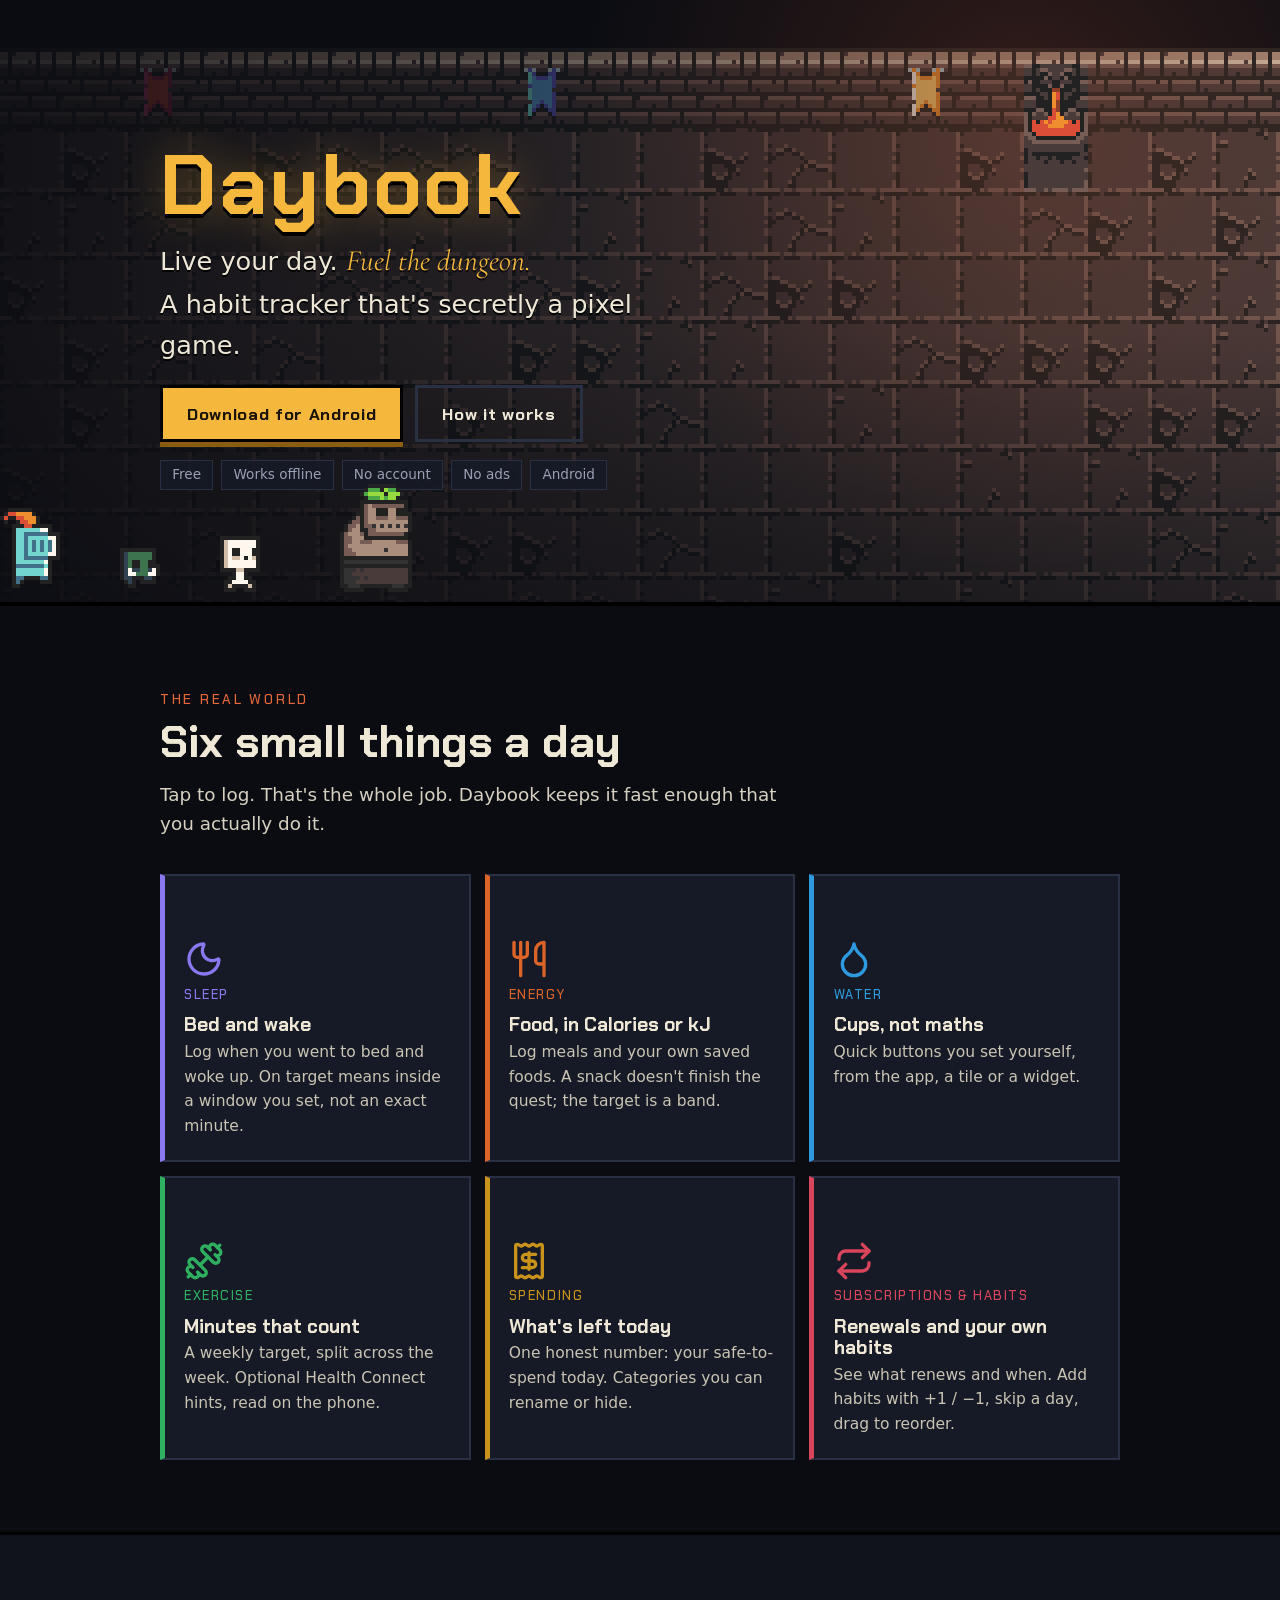
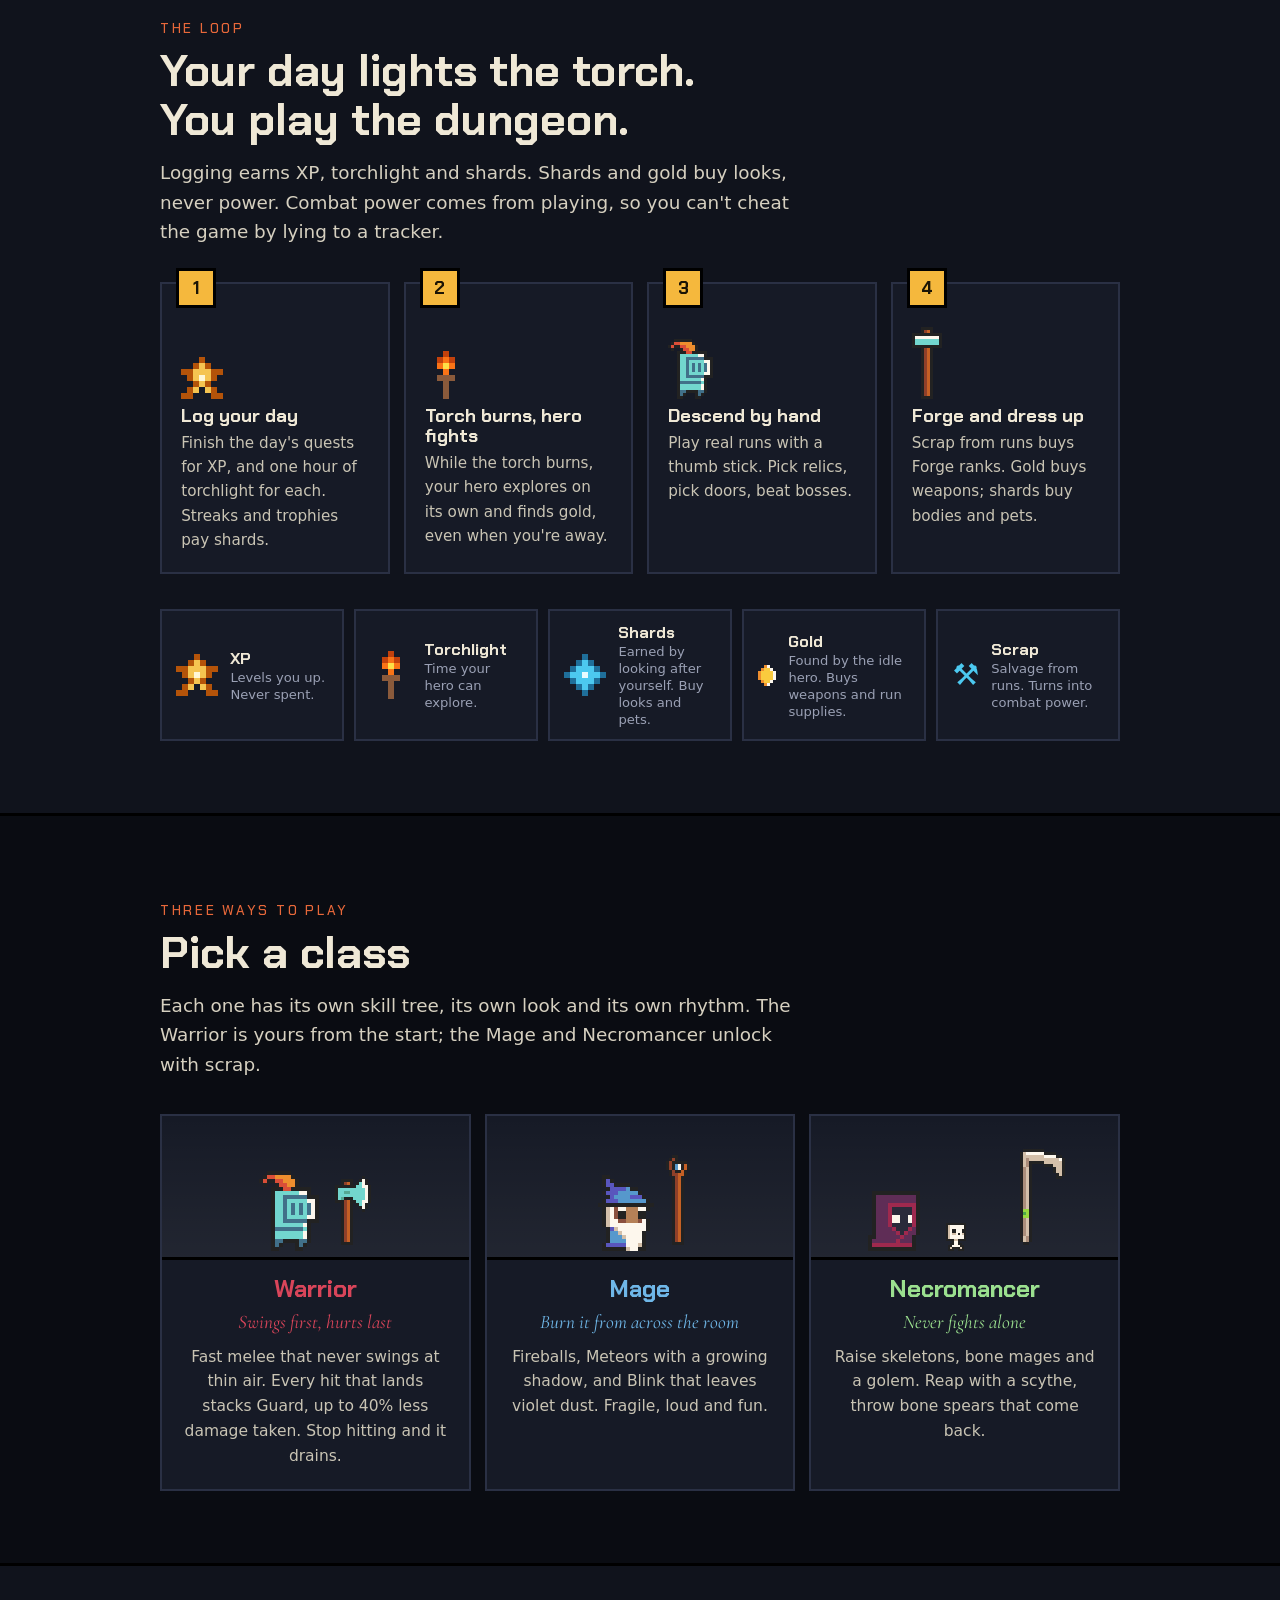
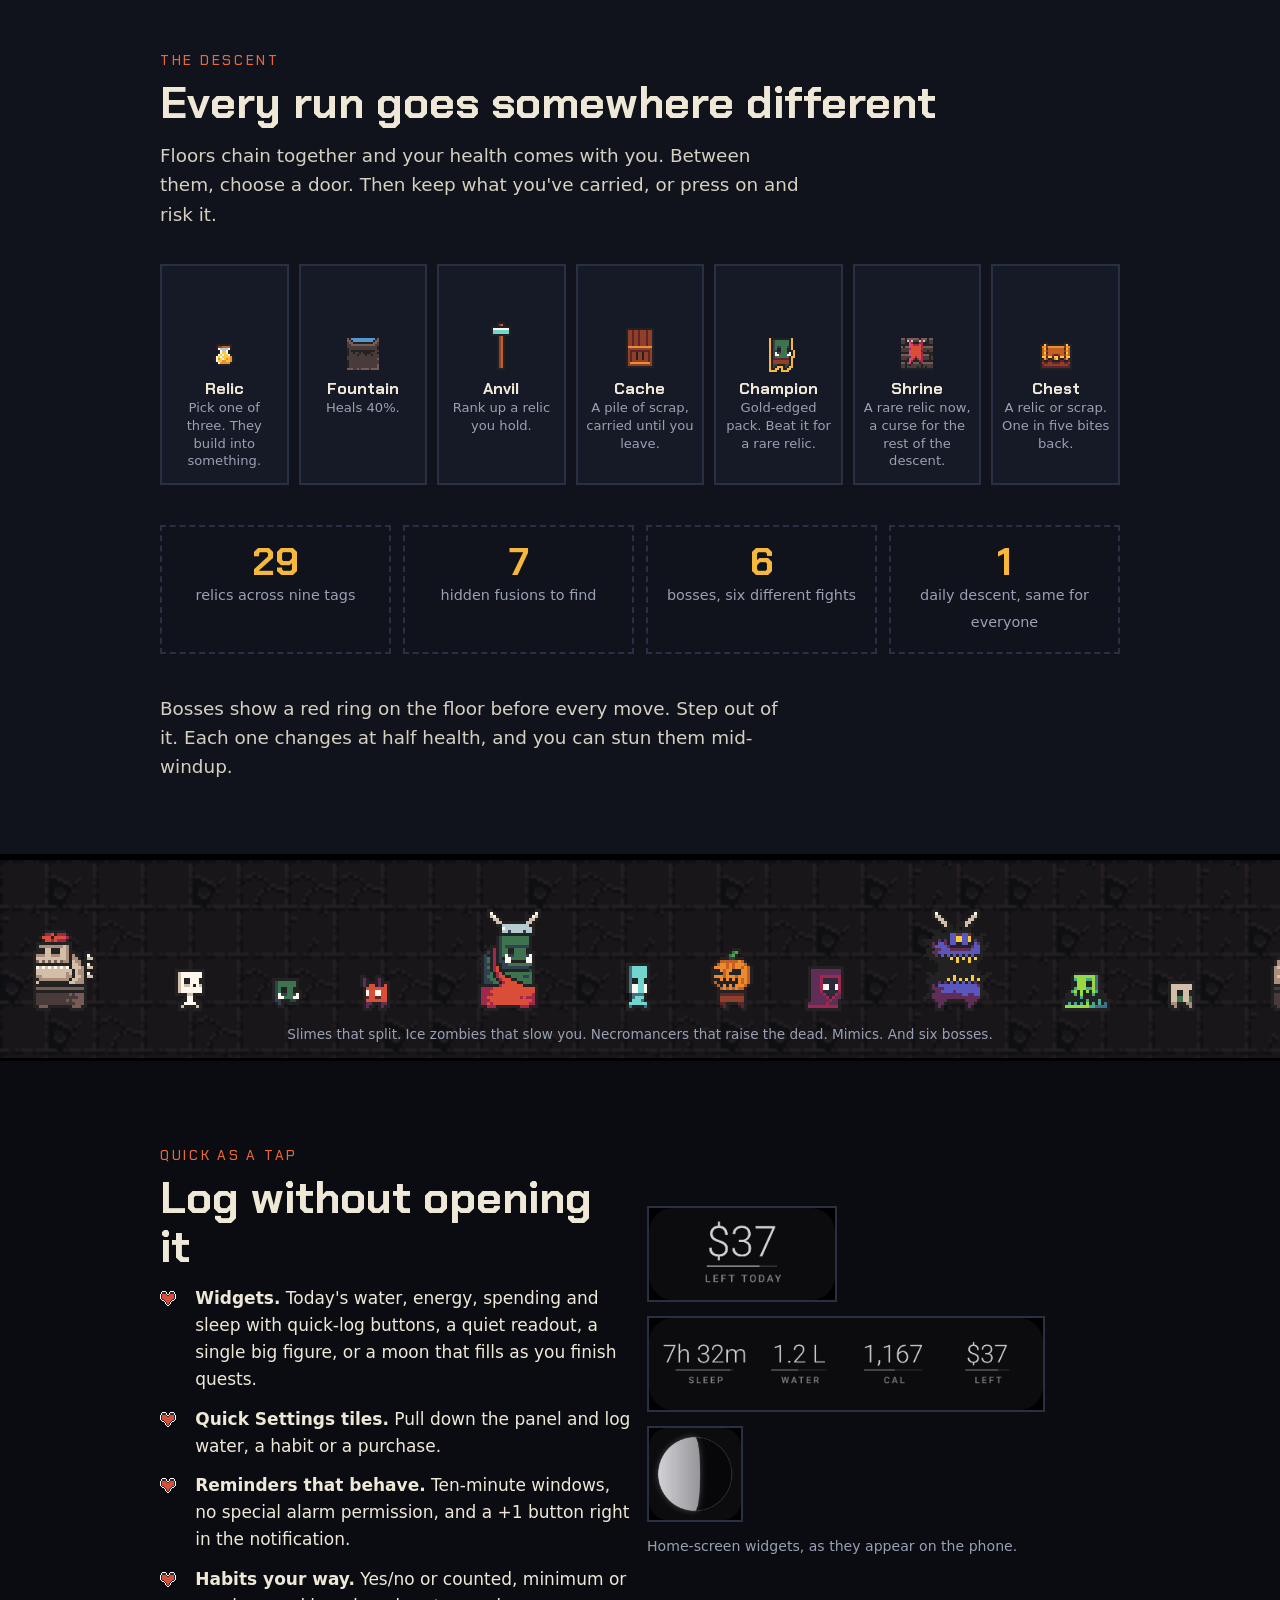
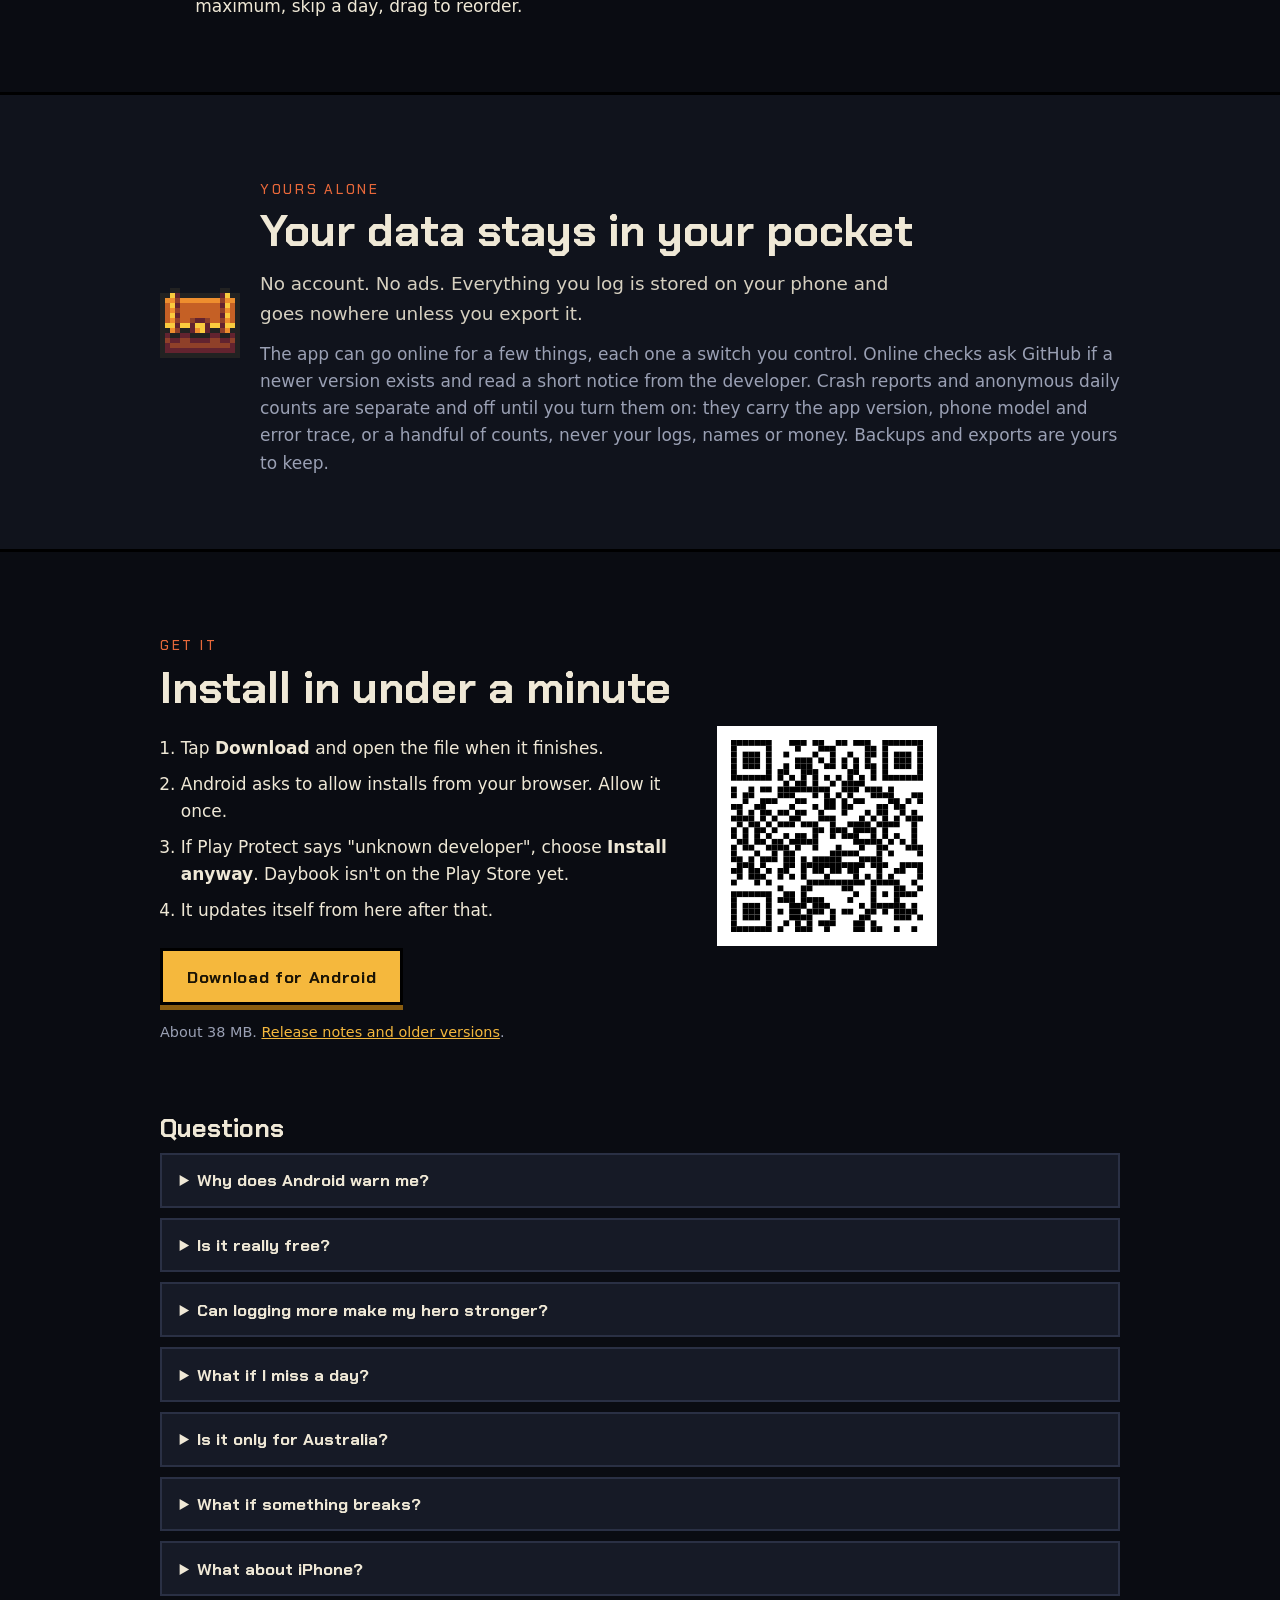
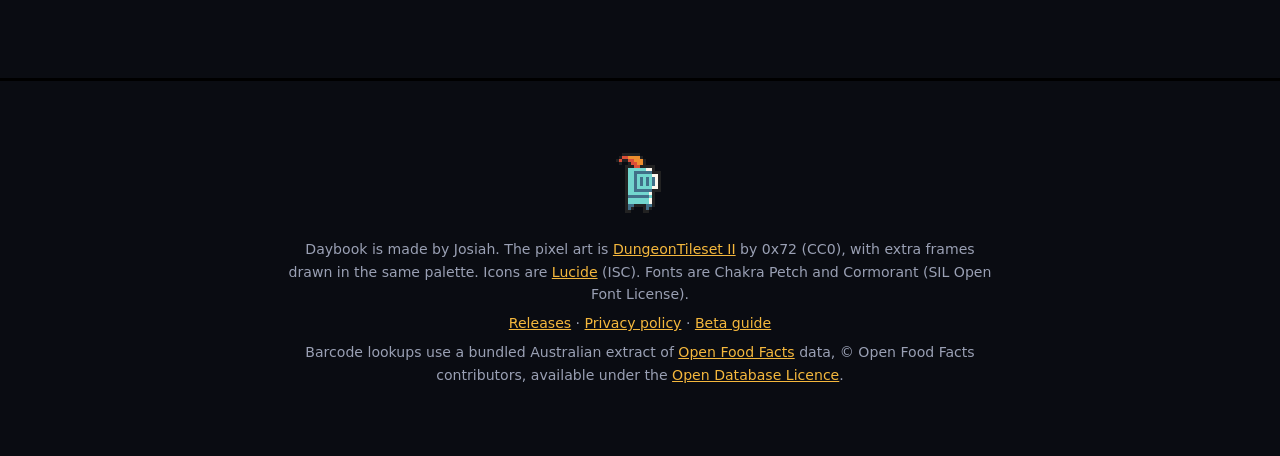
==== commit 30b55954: "Site: beta guide, privacy policy, Australia-first and credits" ====
--- a/docs/index.html
+++ b/docs/index.html
@@ -366,7 +366,7 @@
         </ol>
         <a class="btn dl" href="https://github.com/JosiahK28/daybook-releases/releases/latest/download/daybook.apk">Download for Android</a>
         <p class="ios-note quiet">Daybook is Android only for now.</p>
-        <p class="quiet" style="font-size:.9rem;margin-top:1rem">About 13 MB. <a href="https://github.com/JosiahK28/daybook-releases/releases">Release notes and older versions</a>.</p>
+        <p class="quiet" style="font-size:.9rem;margin-top:1rem">About 38 MB. <a href="https://github.com/JosiahK28/daybook-releases/releases">Release notes and older versions</a>.</p>
       </div>
       <div class="rise">
         <div class="qrbox"><img src="qr.svg" alt="QR code for this page"></div>
@@ -379,6 +379,8 @@
     <details class="rise"><summary>Is it really free?</summary><p>Yes. No purchases, no ads, no subscription. It's a personal project that friends can use.</p></details>
     <details class="rise"><summary>Can logging more make my hero stronger?</summary><p>No. Logging earns XP, torchlight and shards, and those buy time, levels and looks. Combat power comes from playing runs, so you can't cheat a tracker for it.</p></details>
     <details class="rise"><summary>What if I miss a day?</summary><p>There's a rest week, and quests show "started" or "done" honestly. Streaks can be saved with a campfire. Nothing punishes you for a missed day.</p></details>
+    <details class="rise"><summary>Is it only for Australia?</summary><p>It is built Australia-first: dollars, Australian date and number formats, and an Australian barcode list for food. It works elsewhere, but those parts will feel local.</p></details>
+    <details class="rise"><summary>What if something breaks?</summary><p>Read the <a href="beta.html">beta guide</a>: how to back up, restore, and send a report.</p></details>
     <details class="rise"><summary>What about iPhone?</summary><p>Not yet. Daybook is Android only for now.</p></details>
   </div>
 </section>
@@ -387,7 +389,8 @@
   <div class="wrap">
     <span class="spr x3 s-knight_m_idle_anim"></span>
     <p>Daybook is made by Josiah. The pixel art is <a href="https://0x72.itch.io/dungeontileset-ii">DungeonTileset II</a> by 0x72 (CC0), with extra frames drawn in the same palette. Icons are <a href="https://lucide.dev">Lucide</a> (ISC). Fonts are Chakra Petch and Cormorant (SIL Open Font License).</p>
-    <p><a href="https://github.com/JosiahK28/daybook-releases/releases">Releases</a></p>
+    <p><a href="https://github.com/JosiahK28/daybook-releases/releases">Releases</a> · <a href="privacy.html">Privacy policy</a> · <a href="beta.html">Beta guide</a></p>
+    <p>Barcode lookups use a bundled Australian extract of <a href="https://world.openfoodfacts.org">Open Food Facts</a> data, © Open Food Facts contributors, available under the <a href="https://opendatacommons.org/licenses/odbl/1-0/">Open Database Licence</a>.</p>
   </div>
 </footer>
 
